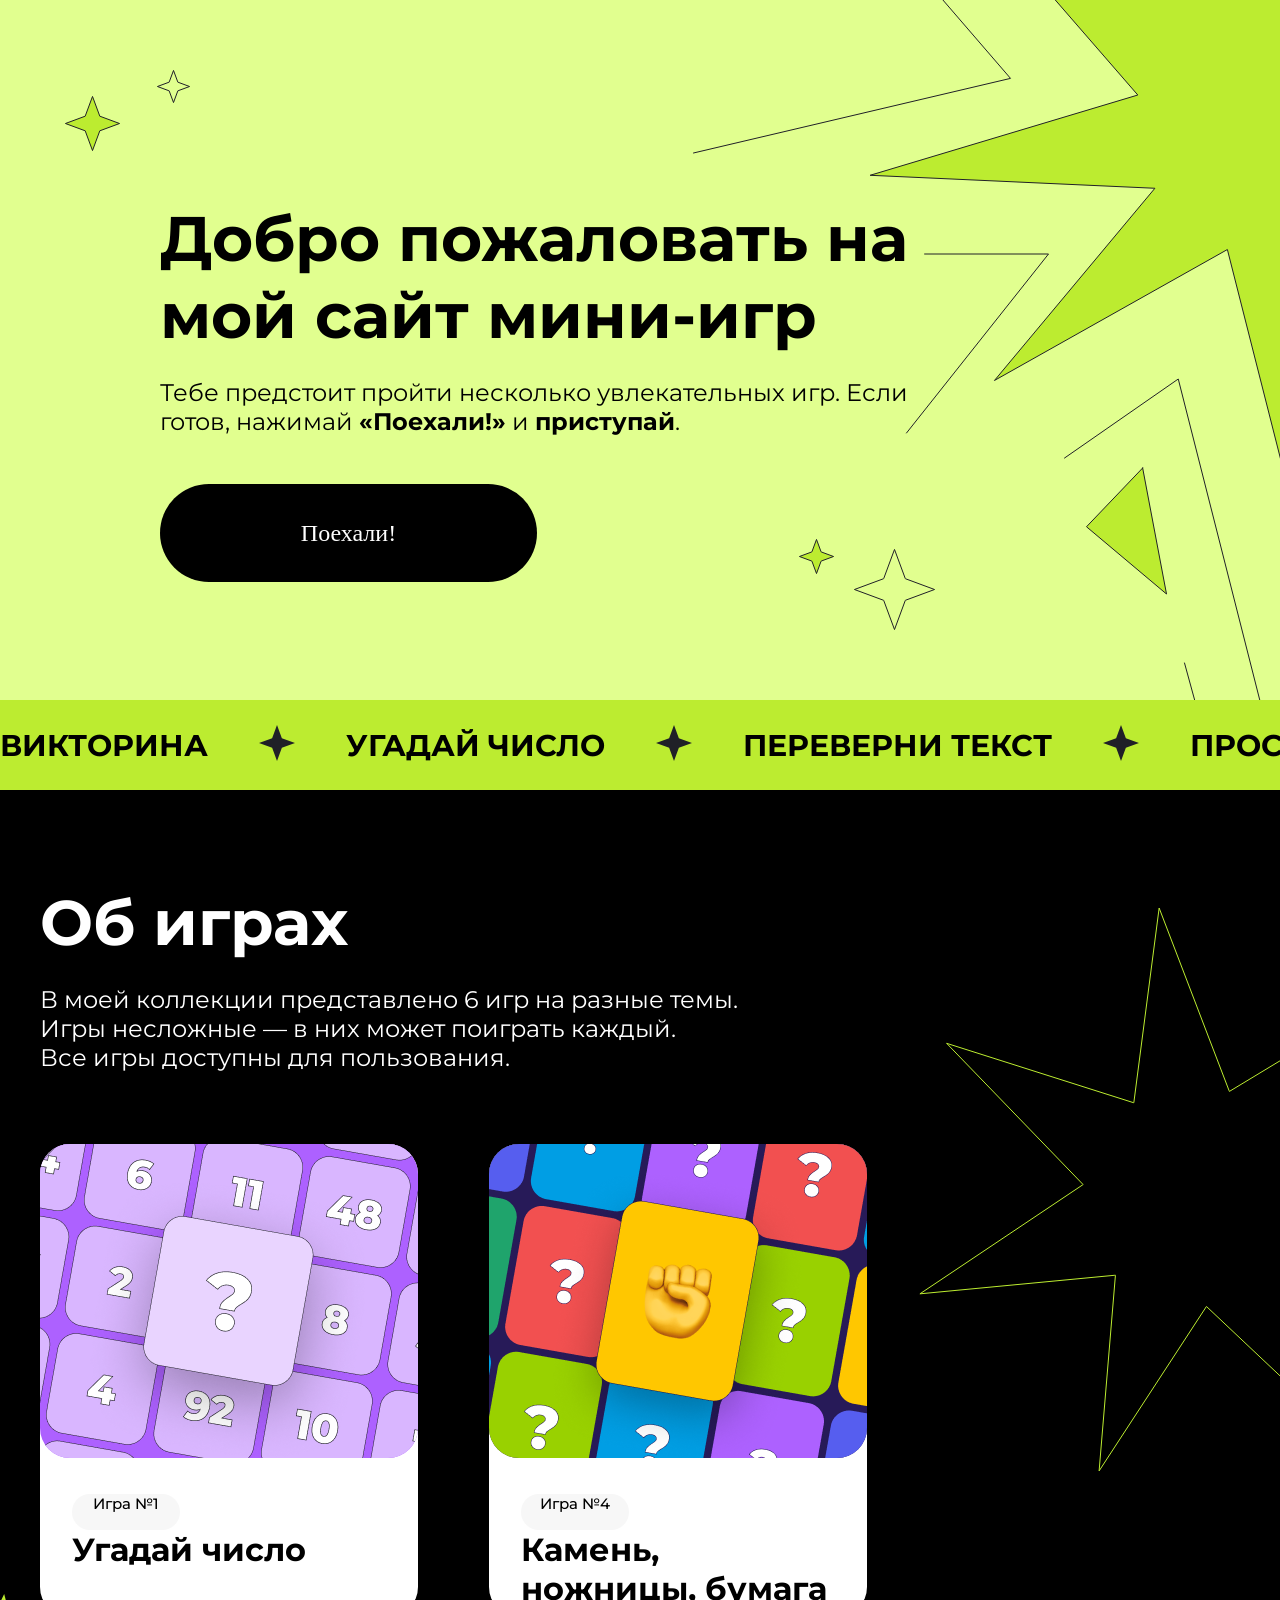
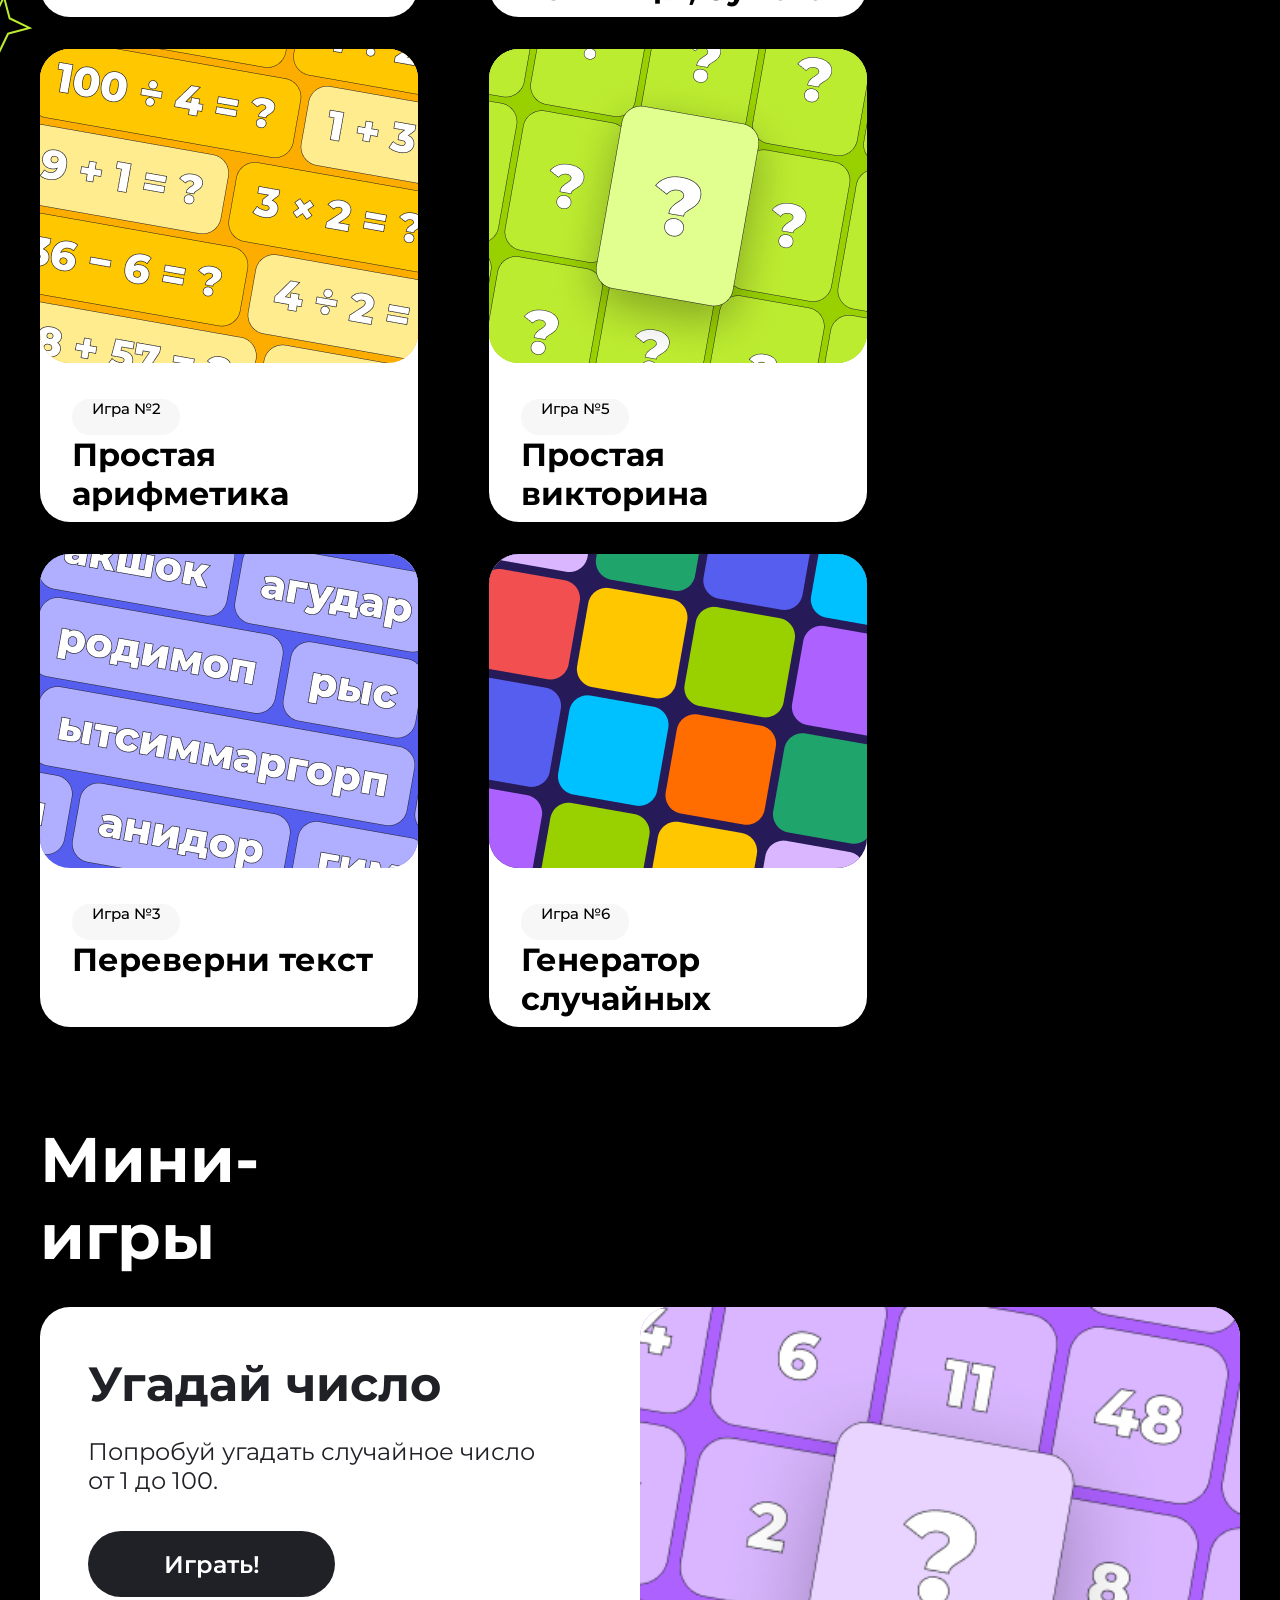
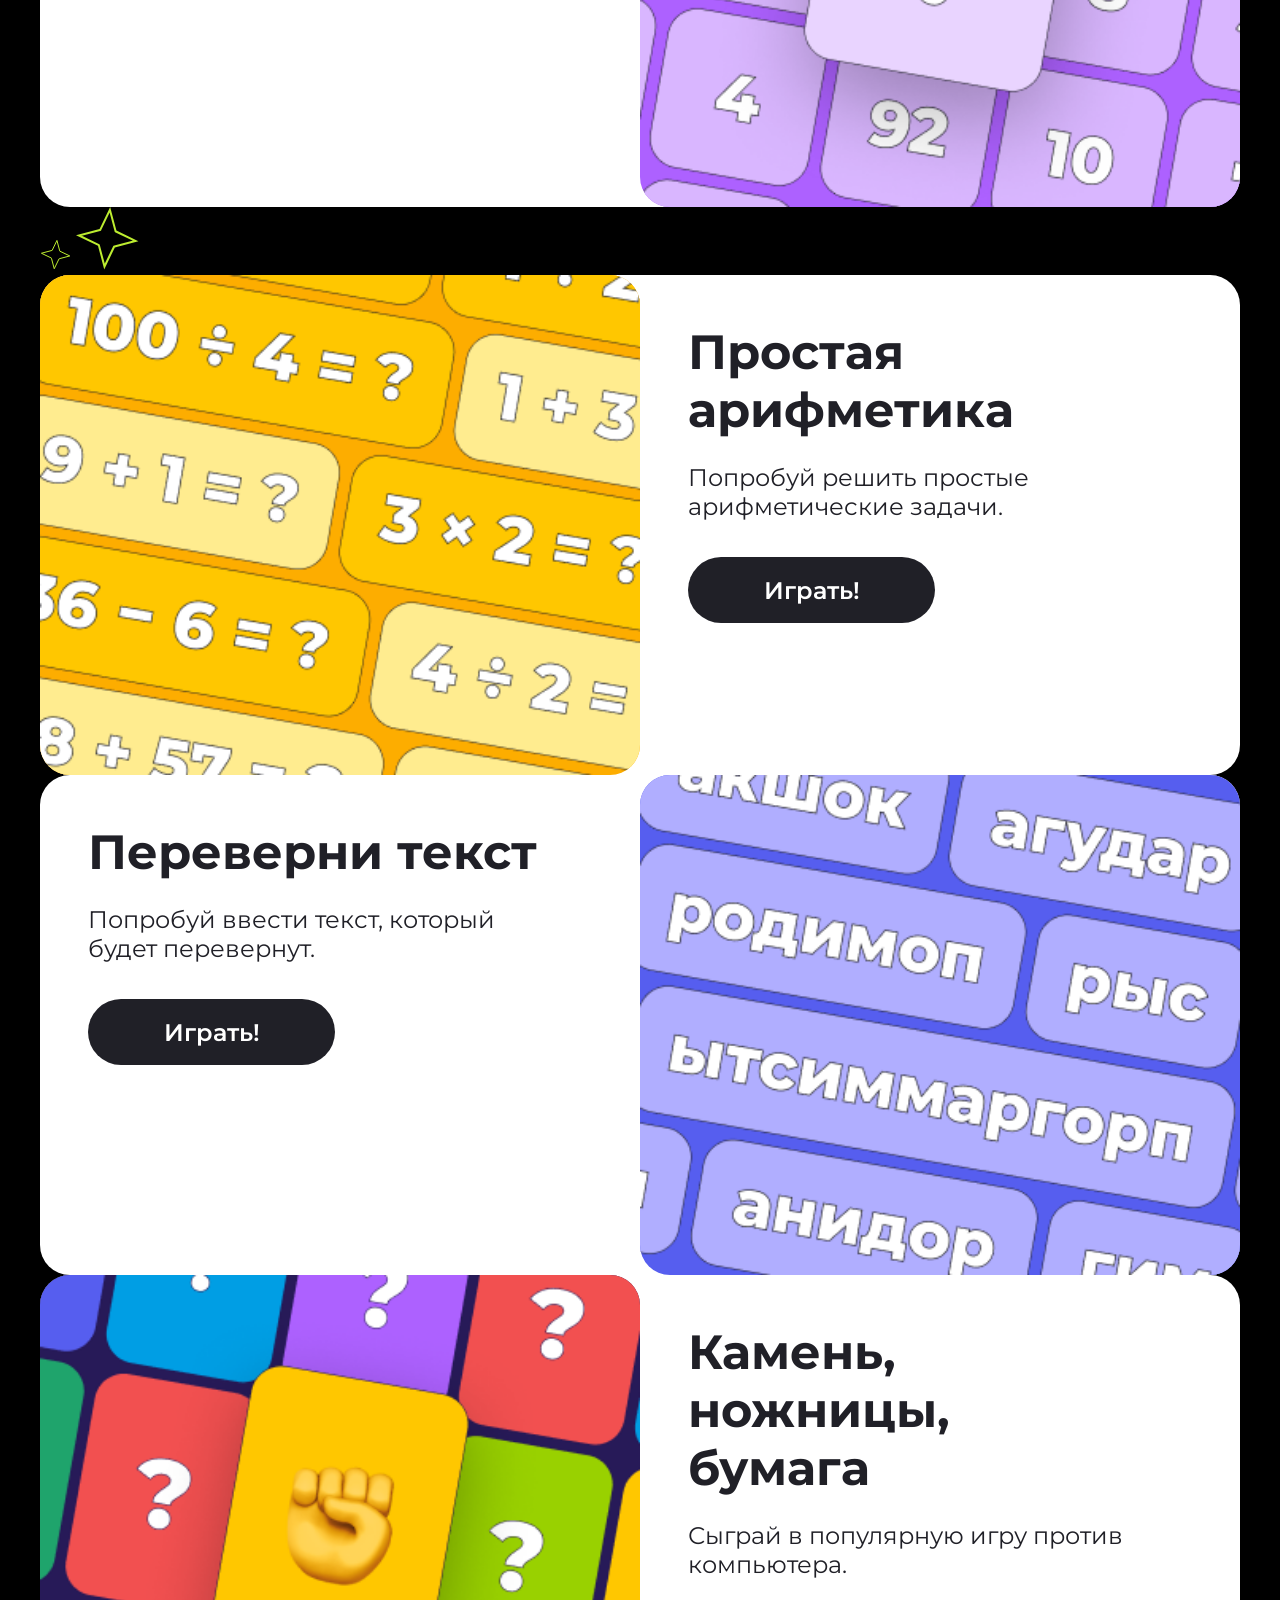
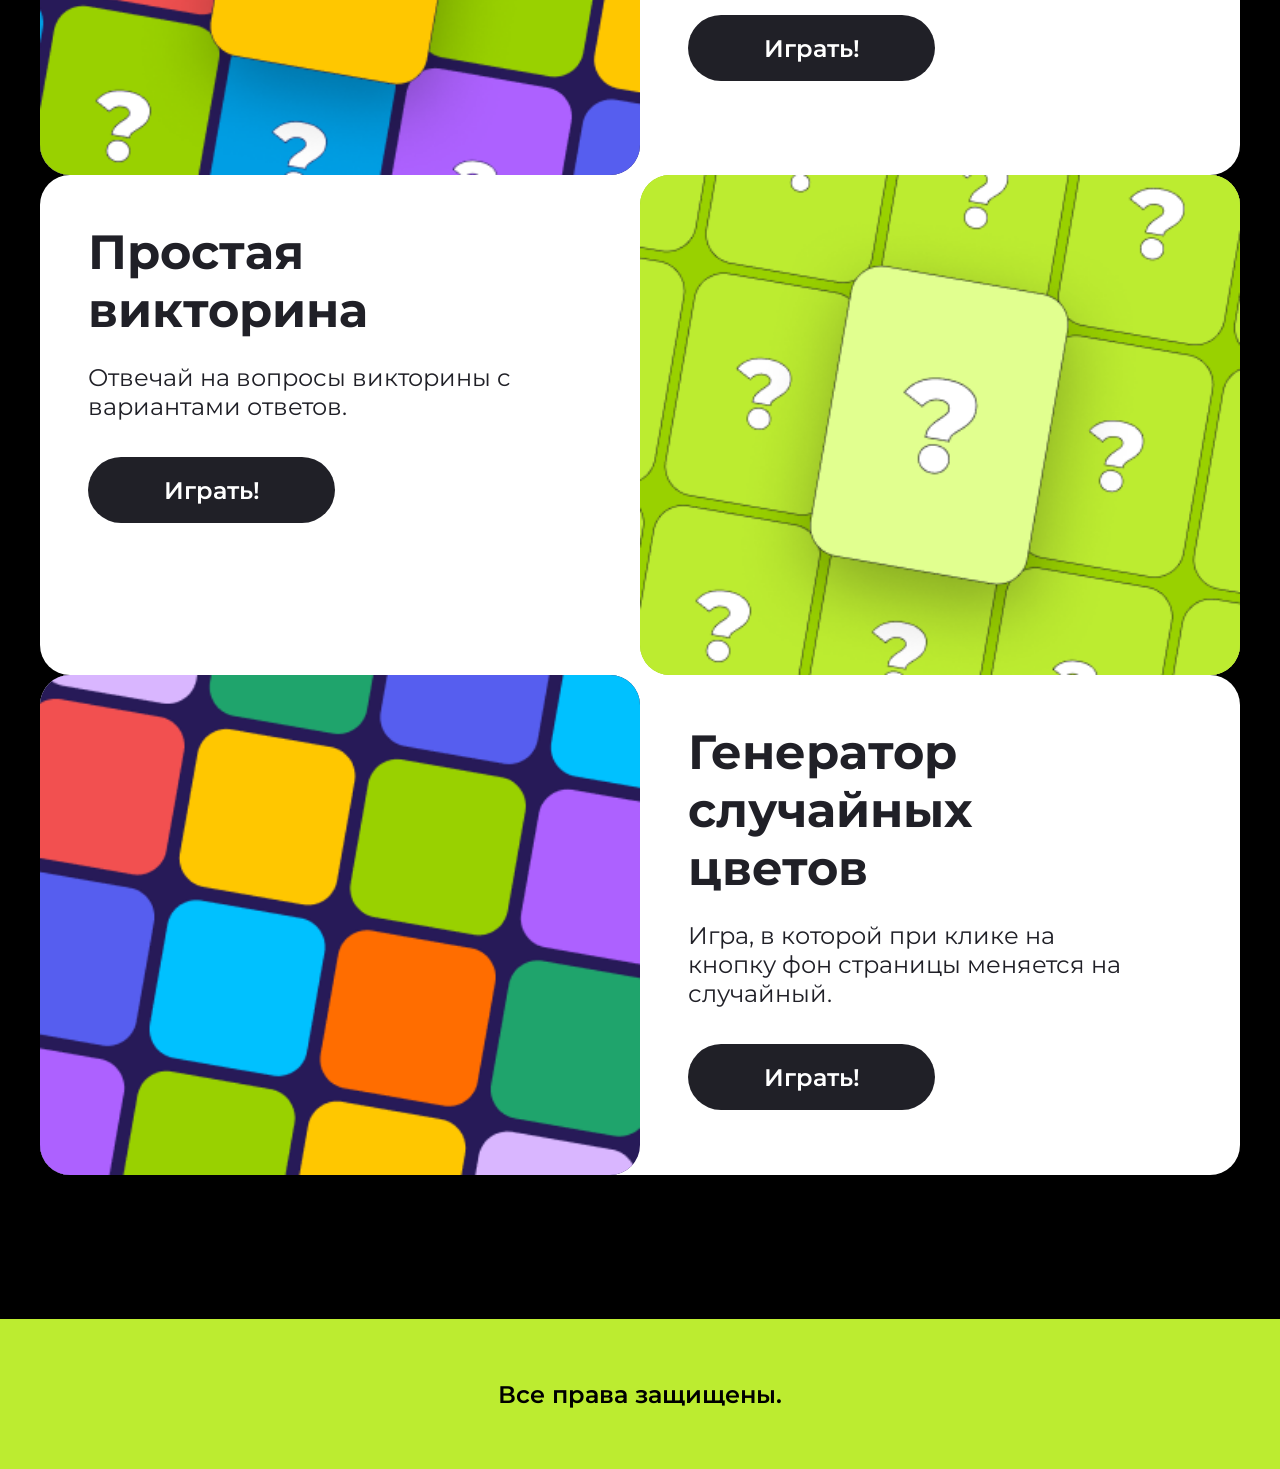
==== index-games.html @ 38c5cfd6 "небольшие исправления" ====
<!DOCTYPE html>
<html lang="ru">

<head>
    <meta charset="UTF-8">

    <meta name="viewport" content="width=device-width, initial-scale=1.0">

    <link rel="preconnect" href="https://fonts.googleapis.com">
    <link rel="preconnect" href="https://fonts.gstatic.com" crossorigin>
    <link href="https://fonts.googleapis.com/css2?family=Montserrat:ital,wght@0,100..900;1,100..900&display=swap"
        rel="stylesheet">
    <link rel="stylesheet" href="./styles/stile.css">

    <title>Домашка Сайт c мини играми </title>
</head>

<body>
    <script src="/Script.js"> 
    </script>

    <section class="header center">

        <svg class="star1" width="587" height="798" viewBox="0 0 587 798" fill="none"
            xmlns="http://www.w3.org/2000/svg">
            <path d="M241.293 -10L317.5 78.3799L0.5 153" stroke="#202027" stroke-linecap="round" />
            <path
                d="M708.182 48.4061C717.611 51.031 980.016 161.965 980.016 161.965L701.611 191.848L877.494 417.66L629.536 263.412L604.272 524.856L534.384 249.531L301.438 380.493L461.905 188.266L177.13 175.289L444.803 95.0267L245.904 -134.041L525.536 -2.49639L589.531 -256.31L618.268 -1.9517L872.98 -177.398L708.182 48.4061Z"
                fill="#BCEC30" stroke="#202027" stroke-miterlimit="10" stroke-linecap="round" />
            <path d="M231.582 254H355.5L213.5 433" stroke="#202027" stroke-linecap="round" />
            <path d="M371.5 458.046L485.26 379L591.382 797" stroke="#202027" stroke-linecap="round" />
            <path d="M449.659 468L393.5 526.765L473.5 594L449.659 468Z" fill="#BCEC30" stroke="#202027"
                stroke-linecap="round" />
            <path d="M491.5 663L525.5 787" stroke="#202027" stroke-linecap="round" />
        </svg>


        <svg class="star2" width="57" height="57" viewBox="0 0 57 57" fill="none" xmlns="http://www.w3.org/2000/svg">
            <path
                d="M35.7285 20.9756L35.8086 21.1914L36.0244 21.2715L55.5586 28.5L36.0244 35.7285L35.8086 35.8086L35.7285 36.0244L28.5 55.5586L21.2715 36.0244L21.1914 35.8086L20.9756 35.7285L1.44043 28.5L20.9756 21.2715L21.1914 21.1914L21.2715 20.9756L28.5 1.44043L35.7285 20.9756Z"
                fill="#BCEC30" stroke="#202027" />
        </svg>

        <svg class="star3" width="35" height="35" viewBox="0 0 35 35" fill="none" xmlns="http://www.w3.org/2000/svg">
            <path
                d="M21.7578 12.9473L21.8379 13.1621L22.0527 13.2422L33.5586 17.5L22.0527 21.7578L21.8379 21.8379L21.7578 22.0527L17.5 33.5586L13.2422 22.0527L13.1621 21.8379L12.9473 21.7578L1.44043 17.5L12.9473 13.2422L13.1621 13.1621L13.2422 12.9473L17.5 1.44043L21.7578 12.9473Z"
                stroke="#202027" />
        </svg>

        <svg class="star4" width="83" height="83" viewBox="0 0 83 83" fill="none" xmlns="http://www.w3.org/2000/svg">
            <path
                d="M52.2402 30.4648L52.3193 30.6807L52.5352 30.7598L81.5586 41.5L52.5352 52.2402L52.3193 52.3193L52.2402 52.5352L41.5 81.5586L30.7598 52.5352L30.6807 52.3193L30.4648 52.2402L1.44043 41.5L30.4648 30.7598L30.6807 30.6807L30.7598 30.4648L41.5 1.44043L52.2402 30.4648Z"
                stroke="#202027" />
        </svg>

        <svg class="star5" width="37" height="37" viewBox="0 0 37 37" fill="none" xmlns="http://www.w3.org/2000/svg">
            <path
                d="M23.0273 13.6768L23.1074 13.8926L23.3232 13.9727L35.5586 18.5L23.3232 23.0273L23.1074 23.1074L23.0273 23.3232L18.5 35.5586L13.9727 23.3232L13.8926 23.1074L13.6768 23.0273L1.44043 18.5L13.6768 13.9727L13.8926 13.8926L13.9727 13.6768L18.5 1.44043L23.0273 13.6768Z"
                fill="#BCEC30" stroke="#202027" />
        </svg>

        <svg class="star1-mob" width="160" height="155" viewBox="0 0 160 155" fill="none"
            xmlns="http://www.w3.org/2000/svg">
            <path
                d="M163.245 10.1084C166.091 10.8901 245.303 43.9262 245.303 43.9262L161.261 52.8255L214.355 120.072L139.504 74.1374L131.878 151.995L110.781 70.0034L40.4614 109.004L88.9017 51.7588L2.93664 47.8942L83.7388 23.992L23.6975 -44.2244L108.11 -5.0504L127.428 -80.6361L136.103 -4.88818L212.993 -57.1361L163.245 10.1084Z"
                fill="#BCEC30" stroke="#202027" stroke-miterlimit="10" stroke-linecap="round" />
        </svg>

        <div class="header-text">
            <h1 class="header__heading1">Добро пожаловать на мой сайт мини-игр
            </h1>
            <p class="header__par">Тебе предстоит пройти несколько увлекательных игр. Если готов, нажимай
                <b>«Поехали!»</b>
                и <b>приступай</b>.
            </p>

            <a class="header__but" href="#f_g">                
                Поехали!
            </a>
        </div>
    </section>
    <div class="scrolling">
        <div class="scrolling-line">
            <div class="scrolling__klick">
                <a class="scrolling__klick--a" href="">ВИКТОРИНА</a>
            </div>

            <div>
                <svg class="scrolling__star" width="36" height="36" viewBox="0 0 36 36" fill="none" xmlns="http://www.w3.org/2000/svg">
                    <path
                        d="M18 0L22.8616 13.1384L36 18L22.8616 22.8616L18 36L13.1384 22.8616L0 18L13.1384 13.1384L18 0Z"
                        fill="#202027" />
                </svg>
            </div>

            <div class="scrolling__klick">
                <a class="scrolling__klick--a" href="">УГАДАЙ ЧИСЛО</a>
            </div>

            <div>
                <svg class="scrolling__star" width="36" height="36" viewBox="0 0 36 36" fill="none" xmlns="http://www.w3.org/2000/svg">
                    <path
                        d="M18 0L22.8616 13.1384L36 18L22.8616 22.8616L18 36L13.1384 22.8616L0 18L13.1384 13.1384L18 0Z"
                        fill="#202027" />
                </svg>
            </div>

            <div class="scrolling__klick">

                <a class="scrolling__klick--a" href="">ПЕРЕВЕРНИ ТЕКСТ</a>
            </div>

            <div>
                <svg class="scrolling__star" width="36" height="36" viewBox="0 0 36 36" fill="none" xmlns="http://www.w3.org/2000/svg">
                    <path
                        d="M18 0L22.8616 13.1384L36 18L22.8616 22.8616L18 36L13.1384 22.8616L0 18L13.1384 13.1384L18 0Z"
                        fill="#202027" />
                </svg>
            </div>

            <div class="scrolling__klick">
                <a class="scrolling__klick--a" href="">ПРОСТАЯ АРИФМЕТИКА</a>
            </div>

            <div>
                <svg class="scrolling__star" width="36" height="36" viewBox="0 0 36 36" fill="none" xmlns="http://www.w3.org/2000/svg">
                    <path
                        d="M18 0L22.8616 13.1384L36 18L22.8616 22.8616L18 36L13.1384 22.8616L0 18L13.1384 13.1384L18 0Z"
                        fill="#202027" />
                </svg>
            </div>

            <div class="scrolling__klick">
                <a class="scrolling__klick--a" href="">КАМЕНЬ, НОЖНИЦЫ, БУМАГА</a>
            </div>

            <div>
                <svg class="scrolling__star" width="36" height="36" viewBox="0 0 36 36" fill="none" xmlns="http://www.w3.org/2000/svg">
                    <path
                        d="M18 0L22.8616 13.1384L36 18L22.8616 22.8616L18 36L13.1384 22.8616L0 18L13.1384 13.1384L18 0Z"
                        fill="#202027" />
                </svg>
            </div>

            <div class="scrolling__klick">
                <a class="scrolling__klick--a" href="">ГЕНЕРАТОР СЛУЧАЙНЫХ ЦВЕТОВ</a>
            </div>

            <div>
                <svg class="scrolling__star" width="36" height="36" viewBox="0 0 36 36" fill="none" xmlns="http://www.w3.org/2000/svg">
                    <path
                        d="M18 0L22.8616 13.1384L36 18L22.8616 22.8616L18 36L13.1384 22.8616L0 18L13.1384 13.1384L18 0Z"
                        fill="#202027" />
                </svg>
            </div>
        </div>
    </div>
    <section id="f_g" class="menu from-games center">
        <div class="menu-text">
            <h1 class="menu__heading1">
                Об играх
            </h1>

            <p class="menu__par">
                В моей коллекции представлено 6 игр на разные темы.<br>
                Игры несложные — в них может поиграть каждый.<br>
                Все игры доступны для пользования.
            </p>
        </div>
        <div class="menu-topgames">            
            <div class="cart cart-small">
                <img class="cart__img img-1" src="../img/for_games1.png" alt="">

                <article class="cart__text">

                    <p class="cart__par">
                        Игра №1
                    </p>
                    <h2 class="cart__h2">
                        Угадай число
                    </h2>
                </article>
            </div>
            
            <div class="cart cart-small">
                <img class="cart__img img-2" src="../img/for_games2.png" alt="">
                <article class="cart__text">
                    <p class="cart__par">
                        Игра №4
                    </p>
                    <h2 class="cart__h2">
                        Камень, ножницы, бумага
                    </h2>
                </article>                
            </div>

            <div class="cart cart-small">
                <img class="cart__img img-3" src="../img/for_games3.png" alt="">
                <article class="cart__text">
                    <p class="cart__par">
                        Игра №2
                    </p>
                    <h2 class="cart__h2">
                        Простая арифметика
                    </h2>
                </article>
            </div>

            <div class="cart cart-small">
                <img class="cart__img img-4" src="../img/for_games4.png" alt="">
                <article class="cart__text">
                    <p class="cart__par">
                        Игра №5
                    </p>
                    <h2 class="cart__h2">
                        Простая викторина
                    </h2>
                </article>
            </div>

            <div class="cart cart-small">
                <img class="cart__img img-5" src="../img/for_games5.png" alt="">
                <article class="cart__text">
                    <div class="cart__par">
                        <p>
                            Игра №3
                        </p>
                    </div>
                    <h2 class="cart__h2">
                        Переверни текст
                    </h2>
                </article>
            </div>

            <div class="cart cart-small">
                <img class="cart__img img-6" src="../img/for_games6.png" alt="">
                <article class="cart__text">
                    <p class="cart__par">
                        Игра №6
                    </p>
                    <h2 class="cart__h2">
                        Генератор случайных цветов
                    </h2>
                </article>
            </div>

            <svg class="mini-star" width="458" height="567" viewBox="0 0 458 567" fill="none"
                xmlns="http://www.w3.org/2000/svg">
                <path
                    d="M311.161 184.877L311.375 185.435L311.886 185.126L479.433 83.8167L380.124 252.557L379.822 253.073L380.382 253.28L564.052 321.108L370.208 348.674L369.616 348.758L369.804 349.326L431.289 535.215L288.879 400.849L288.444 400.439L288.117 400.94L181.119 564.91L197.378 369.793L197.429 369.197L196.833 369.254L1.92162 387.833L164.61 278.892L165.107 278.56L164.691 278.129L28.6394 137.326L215.247 196.597L215.817 196.778L215.894 196.186L241.151 2.02592L311.161 184.877Z"
                    stroke="#BCEC30" />
            </svg>

            <svg class="mini-star1" width="32" height="32" viewBox="0 0 32 32" fill="none"
                xmlns="http://www.w3.org/2000/svg">
                <path
                    d="M19.7299 11.9161L19.7892 12.1375L19.9965 12.2377L29.7633 16.9489L19.282 19.7301L19.0596 19.7894L18.9593 19.9966L14.2472 29.7633L11.467 19.2821L11.4077 19.0597L11.2015 18.9596L1.43379 14.2474L11.9159 11.4672L12.1374 11.4079L12.2375 11.2016L16.9487 1.43382L19.7299 11.9161Z"
                    stroke="#BCEC30" />
            </svg>

            <svg class="mini-star2" width="64" height="64" viewBox="0 0 32 32" fill="none"
                xmlns="http://www.w3.org/2000/svg">
                <path
                    d="M19.7299 11.9161L19.7892 12.1375L19.9965 12.2377L29.7633 16.9489L19.282 19.7301L19.0596 19.7894L18.9593 19.9966L14.2472 29.7633L11.467 19.2821L11.4077 19.0597L11.2015 18.9596L1.43379 14.2474L11.9159 11.4672L12.1374 11.4079L12.2375 11.2016L16.9487 1.43382L19.7299 11.9161Z"
                    stroke="#BCEC30" />
            </svg>

        </div>
    </section>
    <section class="menu center last">
        <div class="menu-minigames">
            <h1 class="menu__heading1">
                Мини-игры
            </h1>

            <div class="menu-minigames__block">
                <div class="cart cart-mini">
                    <article class="cart-mini__text">
                        <h2 class="cart-mini__h2">
                            Угадай число
                        </h2>

                        <p class="cart-mini__par">
                            Попробуй угадать случайное число от 1 до 100.
                        </p>

                        <button class="cart-mini__but">
                            Играть!
                        </button>
                    </article>

                    <img class="cart-mini__img img-1" src="../img/for_games1.png" alt="">
                </div>

                <div class="cart mobile">
                    <img class="cart__img img-1" src="../img/for_games1.png" alt="">

                    <article class="cart__text">

                        <h2 class="cart__h2">
                            Угадай число
                        </h2>

                        <p class="cart__par">
                            Попробуй угадать случайное число от 1 до 100.
                        </p>

                    </article>

                    <button class="cart-mini__but">
                        Играть!
                    </button>
                </div>

                <div class="cart mobile">
                    <img class="cart__img img-3" src="../img/for_games3.png" alt="">
                    <article class="cart__text">
                        <h2 class="cart__h2">
                            Простая арифметика 
                        </h2>

                        <p class="cart__par">
                            Попробуй решить простые арифметические задачи.
                        </p>
                        
                    </article>

                    <button class="cart-mini__but">
                        Играть!
                    </button>
                </div>
                
                <div class="cart mobile">
                    <img class="cart__img img-5" src="../img/for_games5.png" alt="">

                    <article class="cart__text">

                        <h2 class="cart__h2">
                            Переверни текст
                        </h2>

                        <p class="cart__par">
                            Попробуй ввести текст, который будет перевернут.
                        </p>

                    </article>

                    <button class="cart-mini__but">
                        Играть!
                    </button>
                </div>

                <div class="cart mobile">
                    <img class="cart__img img-2" src="../img/for_games2.png" alt="">
                    <article class="cart__text">
                        <h2 class="cart__h2">
                            Камень, ножницы, бумага
                        </h2>

                        <p class="cart__par">
                            Сыграй в популярную игру против компьютера.
                        </p>
                        
                    </article>

                    <button class="cart-mini__but">
                        Играть!
                    </button>
                </div>

                <div class="cart mobile">
                    <img class="cart__img img-4" src="../img/for_games4.png" alt="">

                    <article class="cart__text">

                        <h2 class="cart__h2">
                            Простая викторина
                        </h2>

                        <p class="cart__par">
                            Отвечай на вопросы викторины c вариантами ответов.
                        </p>

                    </article>

                    <button class="cart-mini__but">
                        Играть!
                    </button>
                </div>

                <div class="cart mobile">
                    <img class="cart__img img-6" src="../img/for_games6.png" alt="">
                    <article class="cart__text">
                        <h2 class="cart__h2">
                            Генератор случайных цветов
                        </h2>

                        <p class="cart__par">
                            Игра, в которой при клике на кнопку фон страницы меняется на случайный.
                        </p>
                        
                    </article>

                    <button class="cart-mini__but">
                        Играть!
                    </button>
                </div>

                <svg class="mini-star3" width="32" height="32" viewBox="0 0 32 32" fill="none"
                    xmlns="http://www.w3.org/2000/svg">
                    <path
                        d="M19.7299 11.9161L19.7892 12.1375L19.9965 12.2377L29.7633 16.9489L19.282 19.7301L19.0596 19.7894L18.9593 19.9966L14.2472 29.7633L11.467 19.2821L11.4077 19.0597L11.2015 18.9596L1.43379 14.2474L11.9159 11.4672L12.1374 11.4079L12.2375 11.2016L16.9487 1.43382L19.7299 11.9161Z"
                        stroke="#BCEC30" />
                </svg>

                <svg class="mini-star4" width="64" height="64" viewBox="0 0 32 32" fill="none"
                    xmlns="http://www.w3.org/2000/svg">
                    <path
                        d="M19.7299 11.9161L19.7892 12.1375L19.9965 12.2377L29.7633 16.9489L19.282 19.7301L19.0596 19.7894L18.9593 19.9966L14.2472 29.7633L11.467 19.2821L11.4077 19.0597L11.2015 18.9596L1.43379 14.2474L11.9159 11.4672L12.1374 11.4079L12.2375 11.2016L16.9487 1.43382L19.7299 11.9161Z"
                        stroke="#BCEC30" />
                </svg>

                <div class="cart cart-mini">
                    <img class="cart-mini__img img-3" src="../img/for_games3.png" alt="">
                    <article class="cart-mini__text">
                        <h2 class="cart-mini__h2">
                            Простая арифметика
                        </h2>

                        <p class="cart-mini__par">
                            Попробуй решить простые арифметические задачи.
                        </p>

                        <button class="cart-mini__but">
                            Играть!
                        </button>
                    </article>
                </div>

                <div class="cart cart-mini">
                    <article class="cart-mini__text">
                        <h2 class="cart-mini__h2">
                            Переверни текст
                        </h2>

                        <p class="cart-mini__par">
                            Попробуй ввести текст, который будет перевернут.
                        </p>

                        <button class="cart-mini__but">
                            Играть!
                        </button>
                    </article>

                    <img class="cart-mini__img img-5" src="../img/for_games5.png" alt="">
                </div>

                <div class="cart cart-mini">
                    <img class="cart-mini__img img-2" src="../img/for_games2.png" alt="">
                    <article class="cart-mini__text">
                        <h2 class="cart-mini__h2">
                            Камень, ножницы, бумага
                        </h2>

                        <p class="cart-mini__par">
                            Сыграй в популярную игру против компьютера.
                        </p>

                        <button class="cart-mini__but">
                            Играть!
                        </button>
                    </article>
                </div>

                <div class="cart cart-mini">
                    <article class="cart-mini__text">
                        <h2 class="cart-mini__h2">
                            Простая викторина
                        </h2>

                        <p class="cart-mini__par">
                            Отвечай на вопросы викторины c вариантами ответов.
                        </p>

                        <button class="cart-mini__but">
                            Играть!
                        </button>
                    </article>

                    <img class="cart-mini__img img-4" src="../img/for_games4.png" alt="">
                </div>

                <div class="cart cart-mini">
                    <img class="cart-mini__img img-6" src="../img/for_games6.png" alt="">
                    <article class="cart-mini__text">
                        <h2 class="cart-mini__h2">
                            Генератор случайных цветов
                        </h2>

                        <p class="cart-mini__par">
                            Игра, в которой при клике на кнопку фон страницы меняется на случайный.
                        </p>

                        <button class="cart-mini__but">
                            Играть!
                        </button>
                    </article>
                </div>
            </div>
        </div>
    </section>
    <div class="footer-line">
        <p class="footer-line__p">
            Все права защищены.
        </p>
    </div>


</body>

</html>
---- styles/stile.css ----
* {
  margin: 0;
  padding: 0;
}

.center {
  padding-left: calc(50% - 600px);
  padding-right: calc(50% - 600px);
}

.last {
  padding-bottom: 144px;
}

.header {
  position: relative;
  background-color: #E1FF8F;
  padding-top: 200px;
  min-height: 500px;
}
.header-text {
  position: relative;
  max-width: 769px;
  margin-left: 120px;
  z-index: 10;
}
.header__heading1 {
  font-size: 63px;
  font-weight: 700;
  font-family: Montserrat;
}
.header__par {
  font-size: 24px;
  font-weight: 400;
  font-family: Montserrat;
  margin-top: 24px;
}
.header__but {
  text-decoration: none;
  display: flex;
  width: 247px;
  margin-top: 48px;
  font-size: 24px;
  height: 66px;
  border: none;
  border-radius: 60px;
  background-color: black;
  color: #ffffff;
  text-align: center;
  padding: 16px 65px;
  justify-content: center;
  align-items: center;
}
.header__but:hover {
  background-color: #ffffff;
  color: black;
}
.header-fill {
  width: 247px;
  font-size: 24px;
}

.scrolling {
  z-index: 1;
  overflow-x: scroll;
}
.scrolling-line {
  position: relative;
  display: flex;
  gap: 51px;
  list-style-type: none;
  height: 90px;
  align-items: center;
  background-color: #BCEC30;
  width: -moz-max-content;
  width: max-content;
}
.scrolling__klick {
  width: -moz-fit-content;
  width: fit-content;
}
.scrolling__klick--a {
  color: black;
  text-decoration: none;
  font-family: Montserrat;
  font-weight: 700;
  font-size: 30px;
  line-height: 110%;
}

.menu {
  background-color: black;
  padding-top: 94px;
}
.menu-text {
  max-width: 1021px;
}
.menu__heading1 {
  font-size: 63px;
  font-weight: 700;
  font-family: montserrat;
  color: #FFFFFF;
  width: 320px;
}
.menu__par {
  font-size: 24px;
  font-weight: 400;
  font-family: montserrat;
  margin-top: 24px;
  color: #FFFFFF;
}
.menu-topgames {
  position: relative;
  display: flex;
  flex-wrap: wrap;
  gap: 32px 71px;
  margin-top: 72px;
  width: 1201px;
}
.menu-topgames__block {
  display: flex;
  flex-direction: column;
  gap: 32px;
  z-index: 1;
}
.menu-minigames {
  display: flex;
  flex-direction: column;
  gap: 32px;
}
.menu-minigames__block {
  flex-direction: column;
  gap: 32px;
}

.cart {
  background-color: #ffffff;
  border-radius: 30px;
}
.cart-small {
  height: 473px;
}
.cart-big {
  height: 512px;
}
.cart__img {
  width: 100%;
  border-radius: 30px;
  height: 314px;
}
.cart__text {
  max-width: 314px;
  padding: 32px;
}
.cart__par {
  width: 108px;
  height: 36px;
  font-size: 15px;
  font-weight: 500;
  font-family: Montserrat;
  background-color: #F7F7F7;
  border-radius: 52.58px;
  text-align: center;
}
.cart__h2 {
  font-size: 32px;
  font-weight: 700;
  font-family: Montserrat;
}
.cart-mini {
  display: flex;
  max-height: 500px;
}
.cart-mini:nth-child(2n+1) {
  justify-content: space-between;
}
.cart-mini__text {
  width: 50%;
  margin: 48px 0 0 48px;
  max-width: 457px;
  max-height: 249px;
}
.cart-mini__h2 {
  font-size: 48px;
  font-weight: 700;
  font-family: Montserrat;
  color: #202027;
}
.cart-mini__par {
  font-size: 24px;
  font-weight: 400;
  font-family: Montserrat;
  color: #202027;
  margin-top: 24px;
}
.cart-mini__but {
  width: 247px;
  height: 66px;
  border-radius: 60px;
  border: none;
  color: #ffffff;
  background-color: #202027;
  font-family: Montserrat;
  font-size: 24px;
  font-weight: 600;
  margin-top: 36px;
}
.cart-mini__img {
  width: 50%;
  border-radius: 30px;
  height: 500px;
}

.img-1 {
  background-color: #AD61FF;
  position: relative;
}

.img-2 {
  background-color: #271A58;
}

.img-3 {
  background-color: #FDAD00;
}

.img-4 {
  background-color: #99D100;
}

.img-5 {
  background-color: #565EEF;
}

.img-6 {
  background-color: #271A58;
}

.star1 {
  position: absolute;
  top: 0px;
  right: 0;
}
.star1-mob {
  display: none;
}

.star2 {
  position: absolute;
  top: 95px;
  left: 64px;
}

.star3 {
  position: absolute;
  top: 69px;
  left: 156px;
}

.star4 {
  position: absolute;
  top: 548px;
  right: 344px;
}

.star5 {
  position: absolute;
  top: 538px;
  right: 445px;
}

.mini-star {
  position: absolute;
  top: -238px;
  left: 878px;
  z-index: 0;
}

.mini-star1 {
  position: absolute;
  top: 400px;
  left: -100px;
  z-index: 0;
}

.mini-star2 {
  position: absolute;
  top: 450px;
  left: -70px;
  z-index: 0;
}

.mini-sta3 {
  position: absolute;
  right: -2px;
  top: -104px;
}

.mini-sta4 {
  position: absolute;
  right: -70px;
  top: -64px;
}

.footer-line {
  display: flex;
  height: 150px;
  align-items: center;
  background-color: #BCEC30;
  justify-content: center;
}
.footer-line__p {
  font-family: Montserrat;
  font-size: 24px;
  font-weight: 600;
}

.mobile {
  display: none;
}

@media (max-width: 425px) {
  .header {
    position: relative;
    display: flex;
    justify-content: center;
    background-color: #E1FF8F;
    padding-top: 0;
    min-height: 425px;
    flex-direction: column;
    align-items: center;
  }
  .header-text {
    display: flex;
    flex-direction: column;
    align-items: center;
    max-width: 343px;
    margin: 147px 17px 131px;
    width: 296px;
  }
  .header__heading1 {
    font-size: 40px;
    text-align: center;
    width: 262px;
  }
  .header__par {
    font-size: 16px;
    margin-top: 36px;
    text-align: center;
  }
  .header__but {
    width: 285px;
    height: 55px;
    font-size: 16px;
    margin: 35px 48px;
  }
  .from-games {
    display: none;
  }
  .star1 {
    display: none;
  }
  .star1-mob {
    display: inline;
    position: absolute;
    top: 0;
    right: 0;
  }
  .menu {
    padding: 48px 16px;
  }
  .menu__heading1 {
    font-size: 40px;
  }
  .menu__par {
    font-size: 24px;
    font-weight: 400;
    font-family: montserrat;
    margin-top: 24px;
    color: #FFFFFF;
  }
  .menu-topgames {
    position: relative;
    display: flex;
    gap: 32px;
    margin-top: 72px;
    width: 425px;
  }
  .menu-topgames__block {
    display: flex;
    flex-direction: column;
    gap: 32px;
    z-index: 1;
  }
  .menu-minigames {
    display: flex;
    flex-direction: column;
    gap: 24px;
  }
  .menu-minigames__block {
    display: flex;
    flex-direction: column;
  }
  .cart-mini {
    display: none;
  }
  .cart-mini__but {
    margin-top: 0;
    margin-bottom: 32.67px;
  }
  .cart__text {
    display: flex;
    flex-direction: column;
    padding: 29.04px 0;
    width: 285px;
  }
  .cart__par {
    width: 285px;
    margin-top: 16px;
    text-align: left;
  }
  .cart__h2 {
    margin-top: 0;
  }
  .cart__img {
    height: 284.9259338379px;
  }
  .mobile {
    display: flex;
    flex-direction: column;
    align-items: center;
  }
  .footer-line {
    height: 100px;
    max-width: 425px;
  }
  .footer-line__p {
    font-size: 16px;
    font-weight: 600;
    margin: 40px 92px;
  }
  .star2 {
    position: absolute;
    top: 95px;
    left: 37px;
  }
  .star3 {
    position: absolute;
    top: 69px;
    left: 91px;
  }
  .star4 {
    position: absolute;
    top: 580px;
    right: 34px;
  }
  .star5 {
    position: absolute;
    top: 557px;
    right: 86px;
  }
  .mini-star3 {
    display: none;
  }
  .mini-star4 {
    display: none;
  }
  .scrolling-line {
    height: 51.3391158975px;
    gap: 27.4px;
  }
  .scrolling__klick--a {
    font-size: 16px;
  }
  .scrolling__star {
    width: 16px;
    height: 16px;
  }
}/*# sourceMappingURL=stile.css.map */
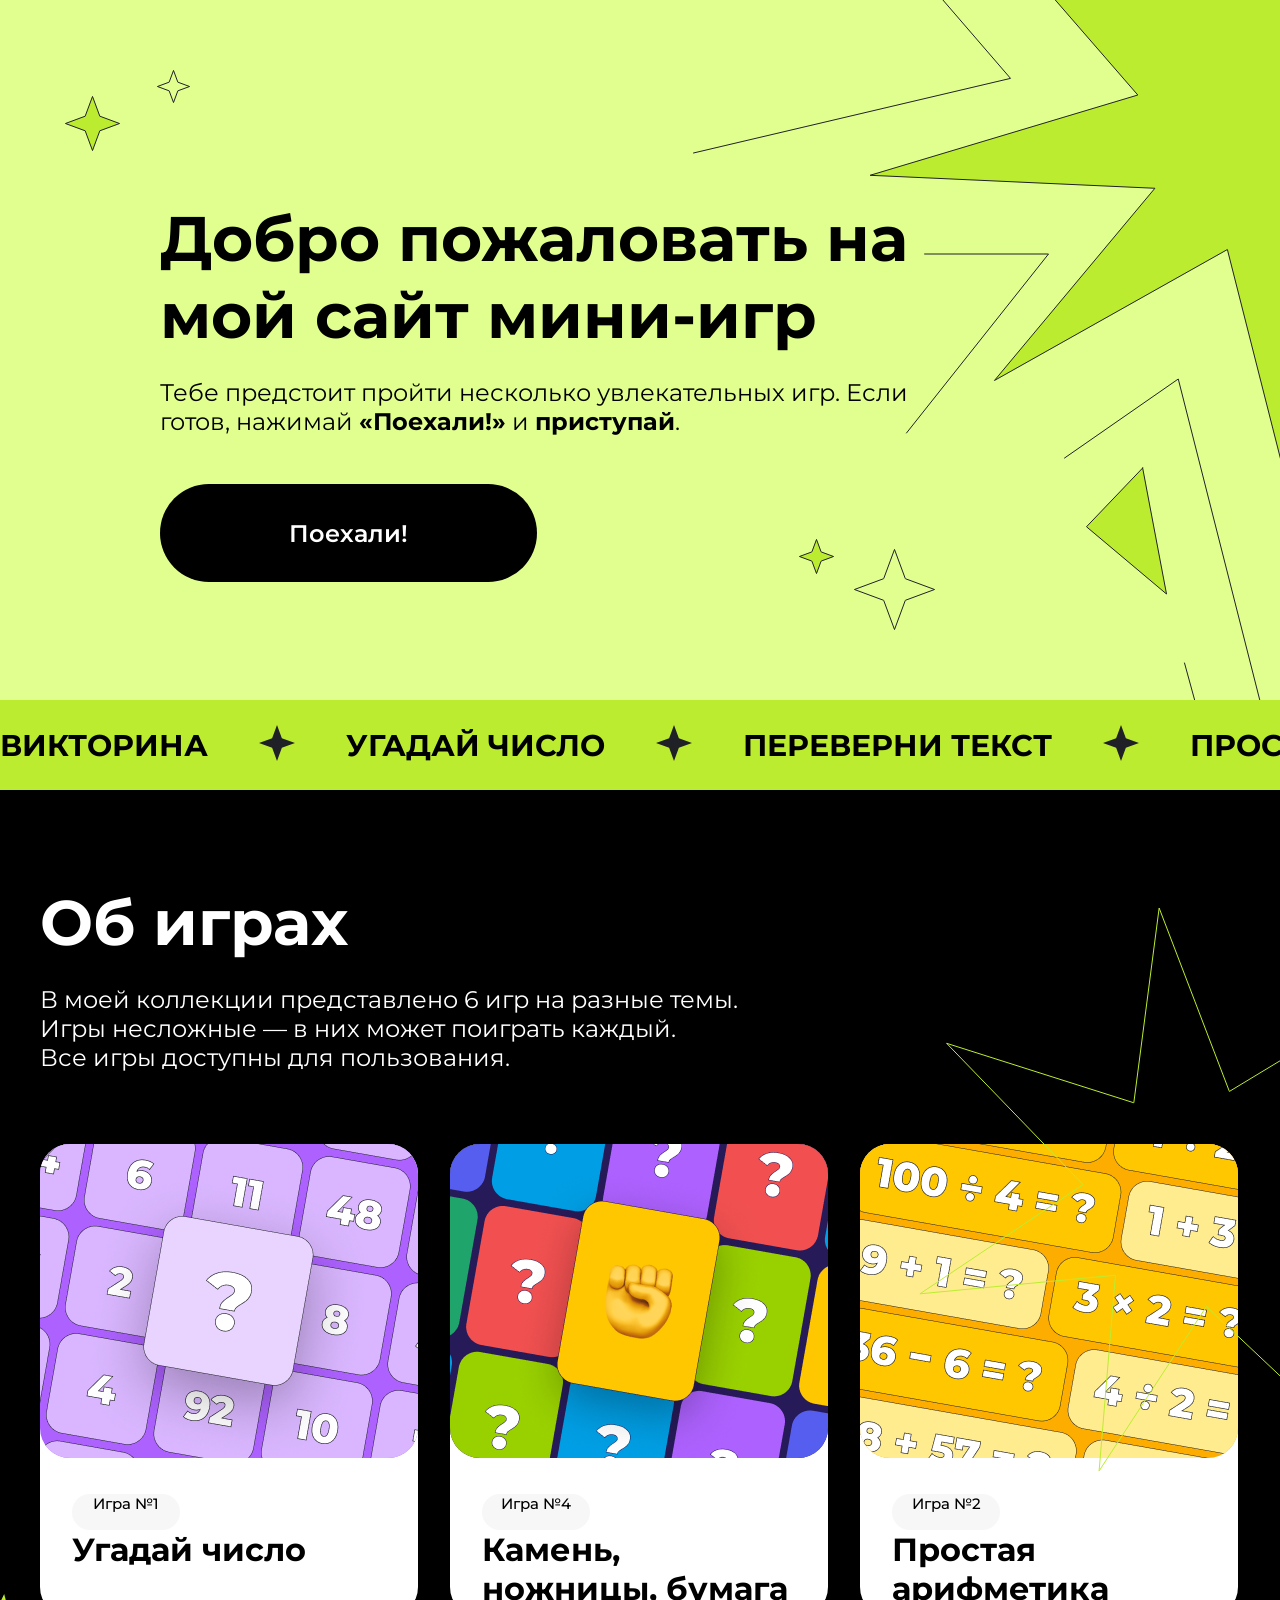
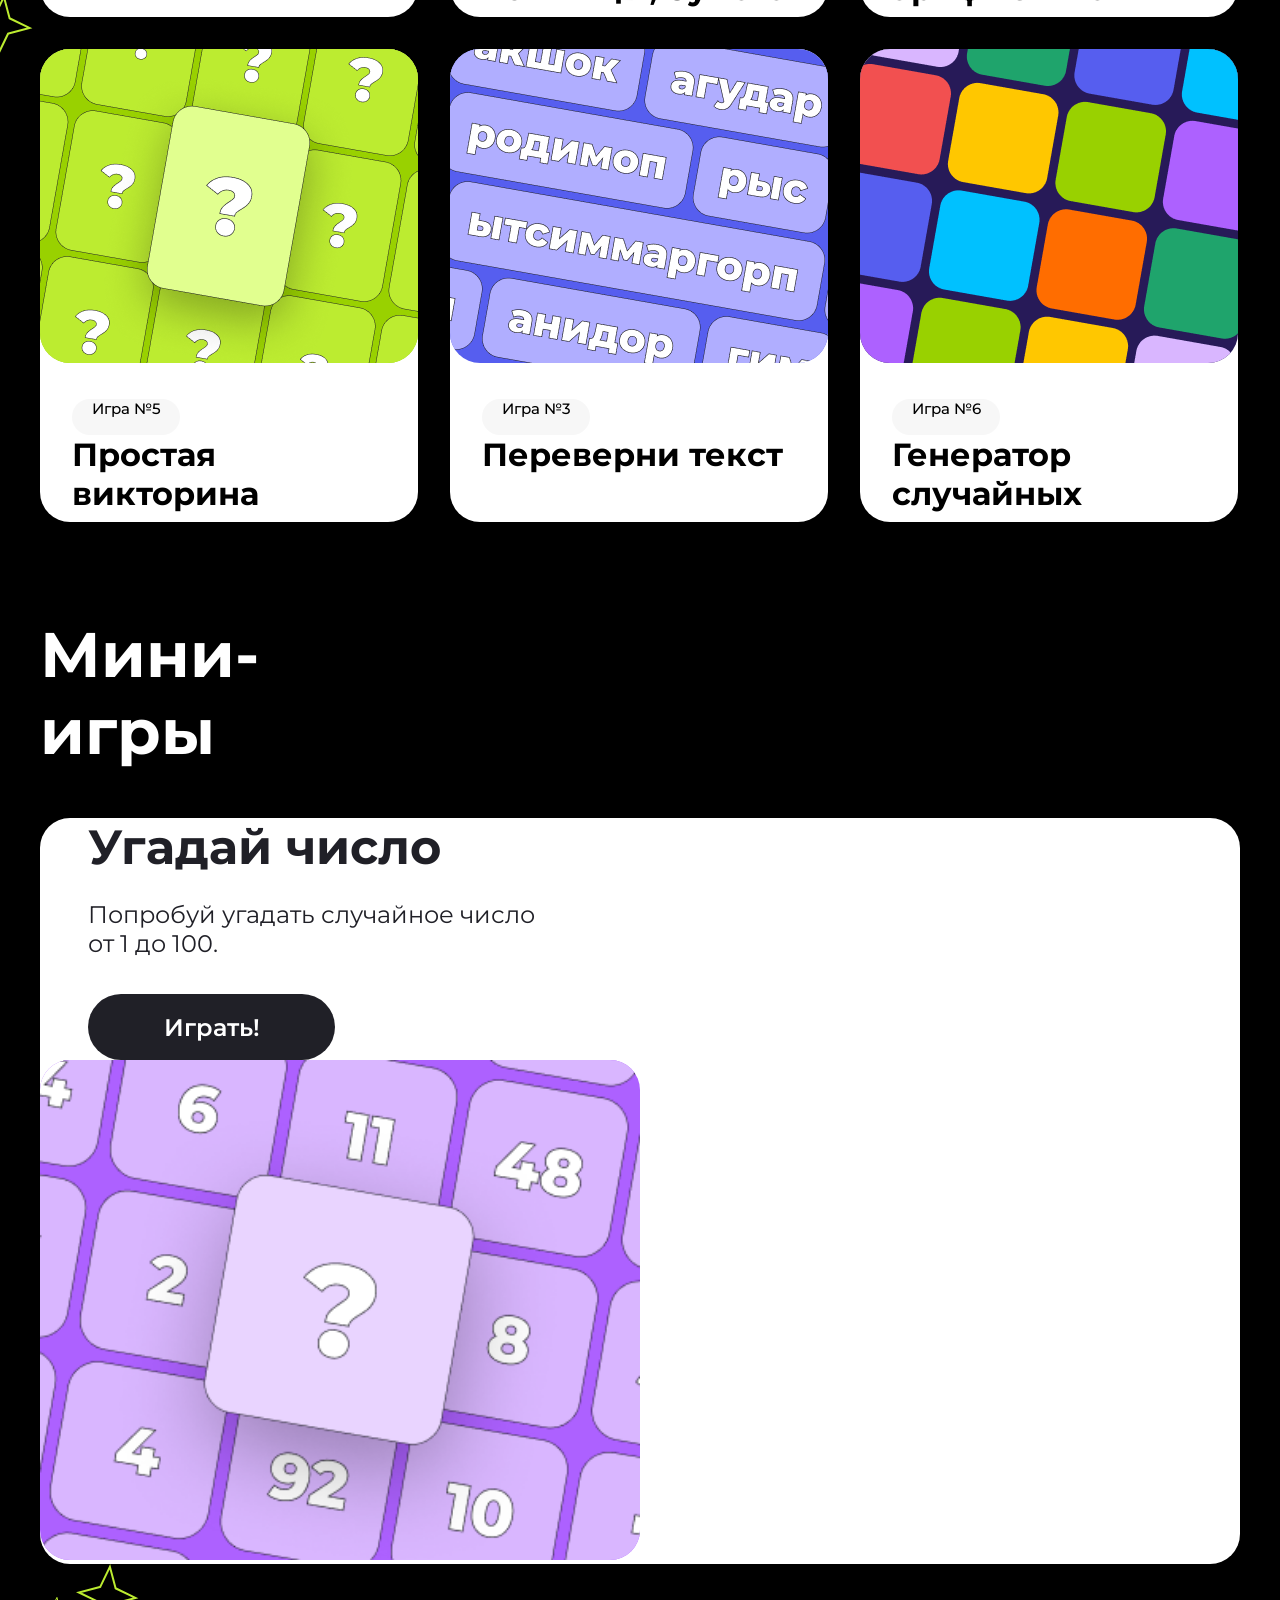
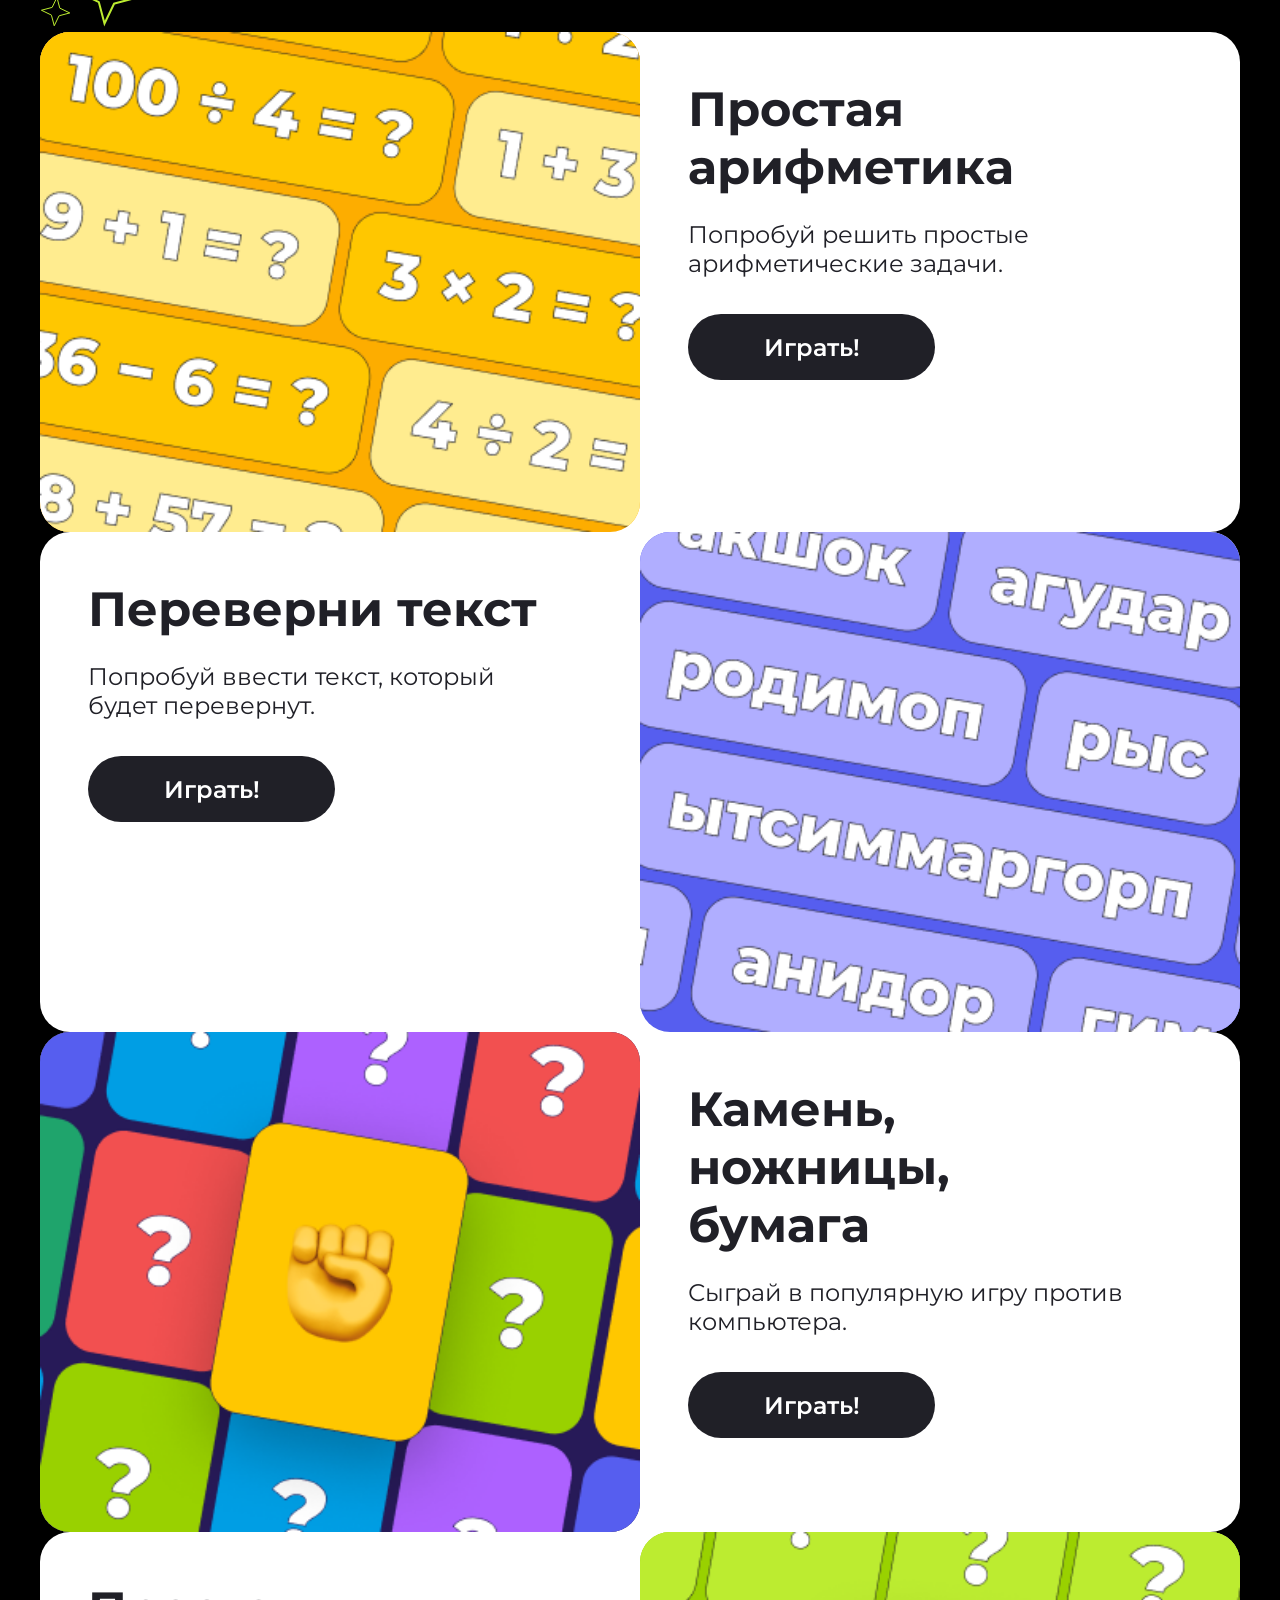
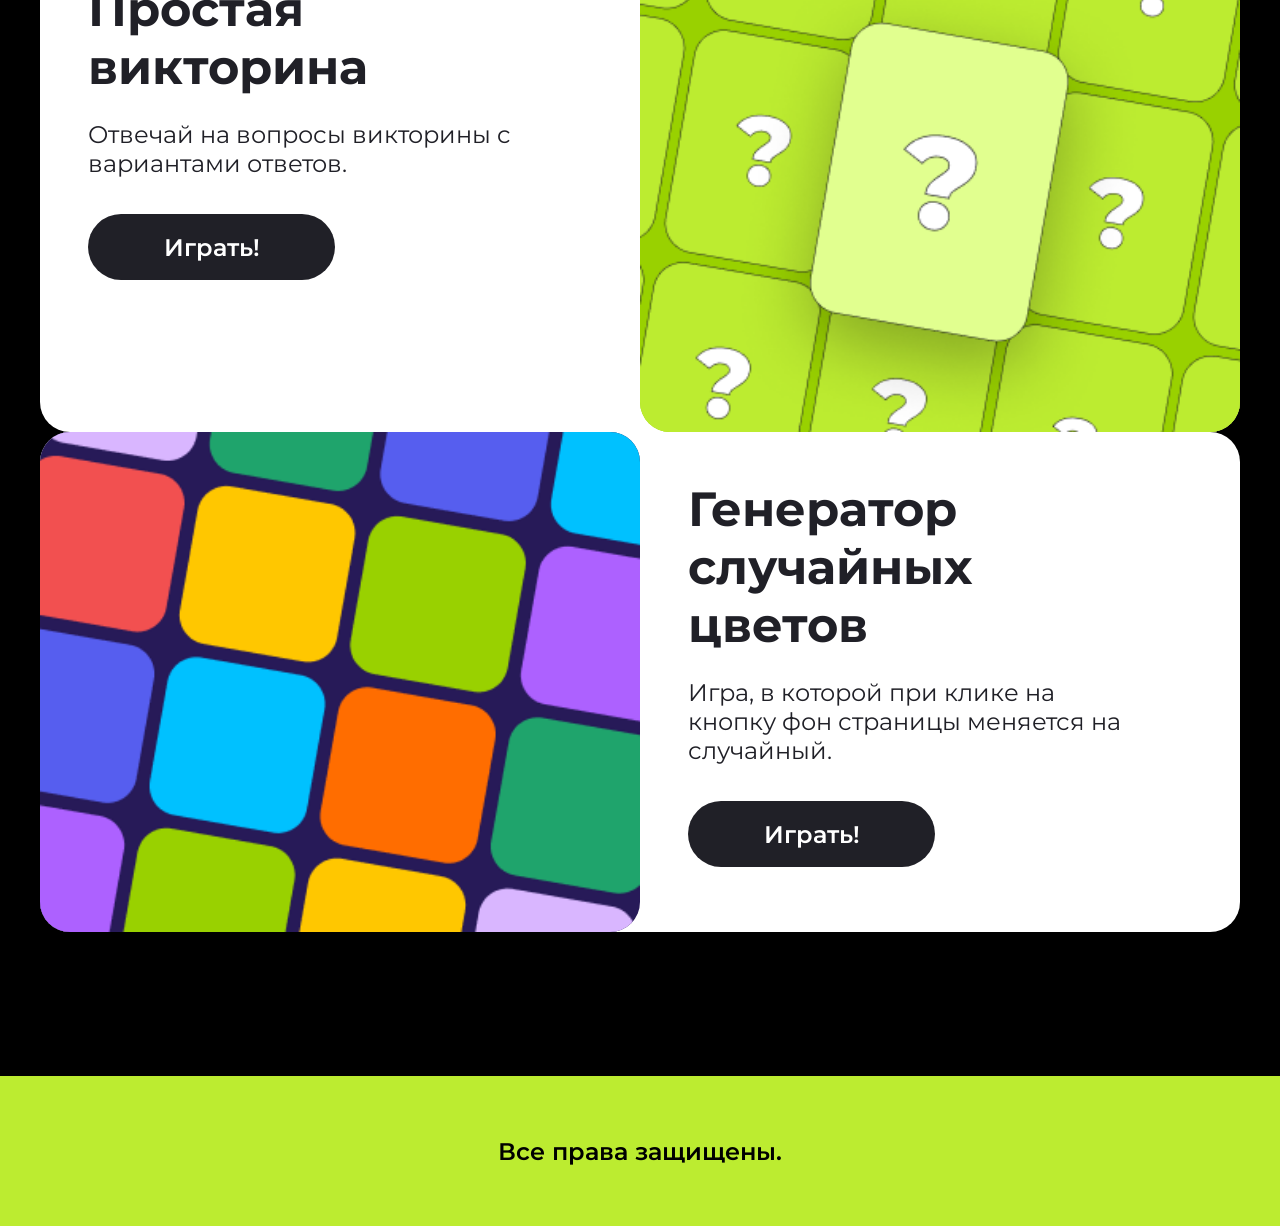
==== commit 6da03fa6: "Сайт исправлен" ====
--- a/index-games.html
+++ b/index-games.html
@@ -274,7 +274,7 @@
             </h1>
 
             <div class="menu-minigames__block">
-                <div class="cart cart-mini">
+                <div class="cart cart-minigames">
                     <article class="cart-mini__text">
                         <h2 class="cart-mini__h2">
                             Угадай число
--- a/styles/stile.css
+++ b/styles/stile.css
@@ -41,6 +41,8 @@
   width: 247px;
   margin-top: 48px;
   font-size: 24px;
+  font-weight: 600;
+  font-family: Montserrat;
   height: 66px;
   border: none;
   border-radius: 60px;
@@ -108,14 +110,15 @@
   font-family: montserrat;
   margin-top: 24px;
   color: #FFFFFF;
+  max-width: 788px;
 }
 .menu-topgames {
   position: relative;
   display: flex;
   flex-wrap: wrap;
-  gap: 32px 71px;
+  gap: 32px;
   margin-top: 72px;
-  width: 1201px;
+  max-width: 1201px;
 }
 .menu-topgames__block {
   display: flex;
@@ -123,19 +126,17 @@
   gap: 32px;
   z-index: 1;
 }
-.menu-minigames {
-  display: flex;
-  flex-direction: column;
-  gap: 32px;
-}
 .menu-minigames__block {
-  flex-direction: column;
-  gap: 32px;
+  margin-top: 32px;
 }
 
 .cart {
   background-color: #ffffff;
   border-radius: 30px;
+}
+.cart:hover {
+  height: 512px;
+  transition: height 0.3s;
 }
 .cart-small {
   height: 473px;
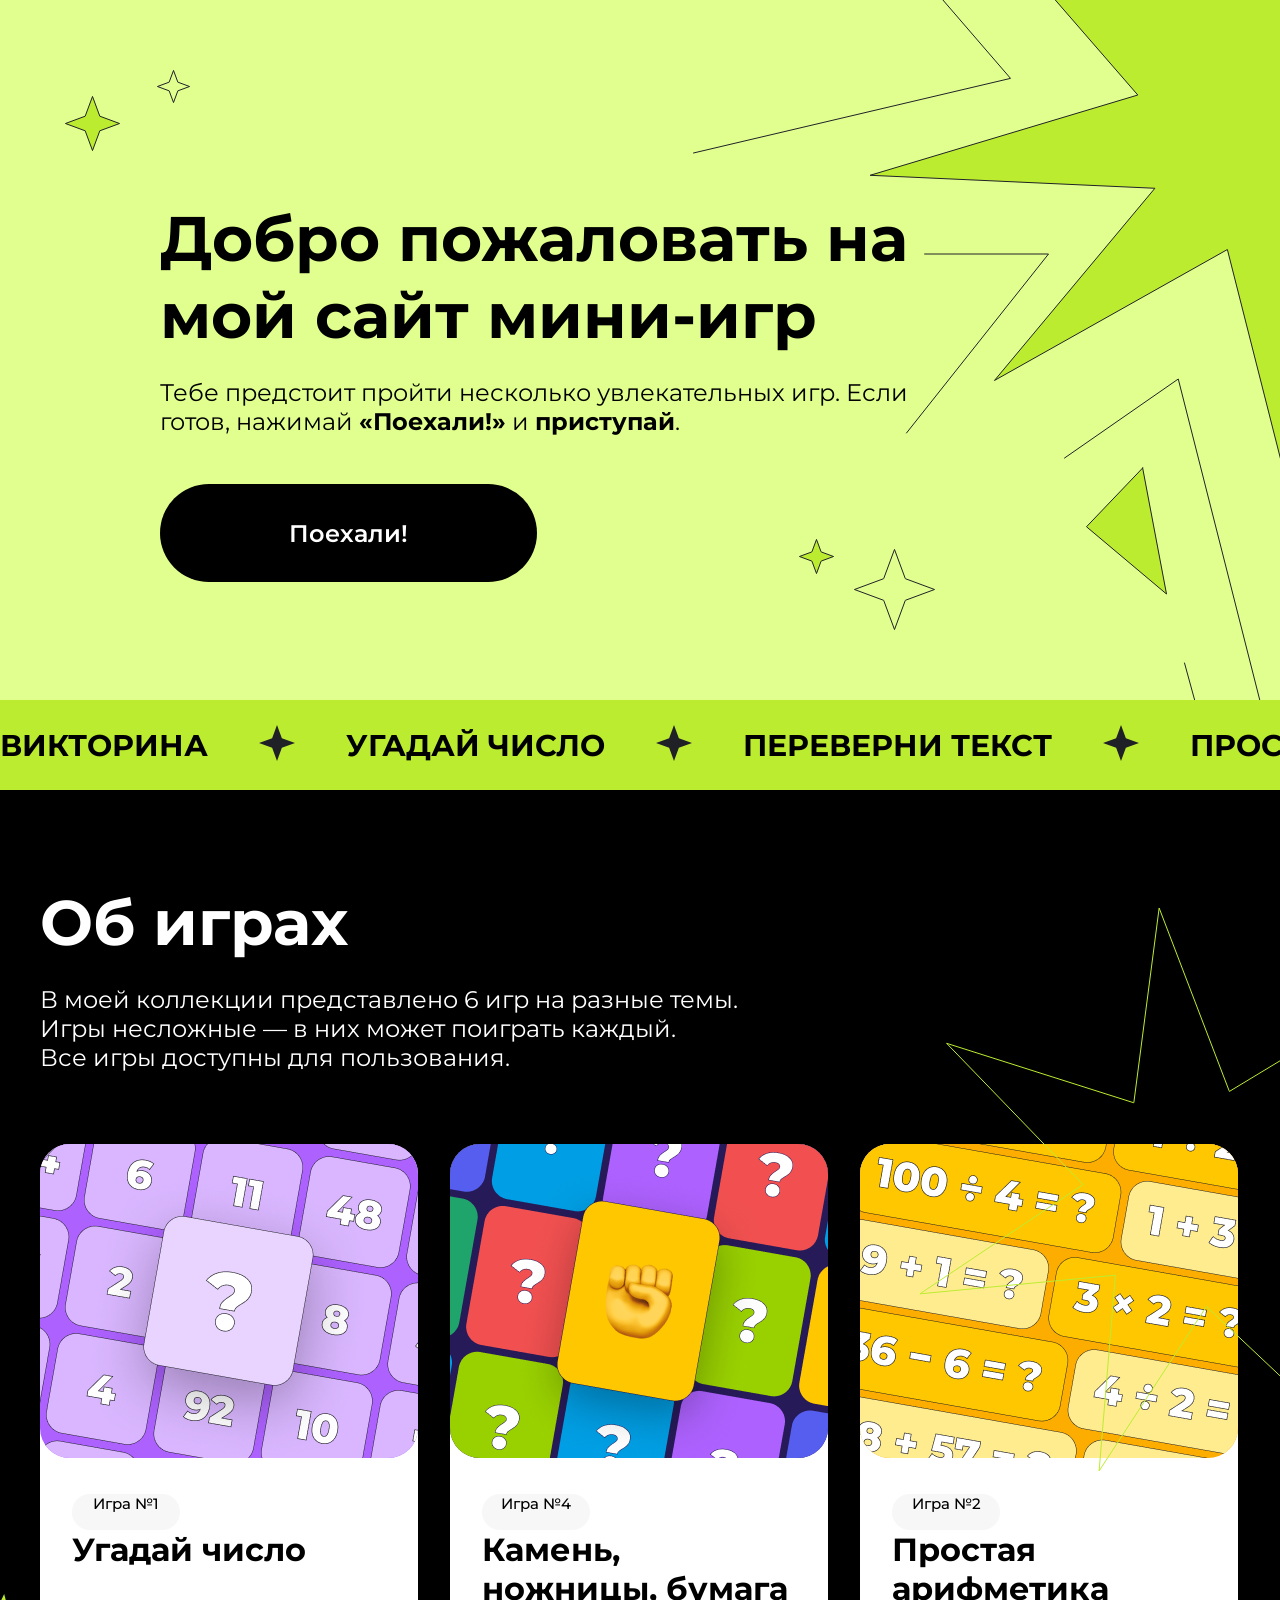
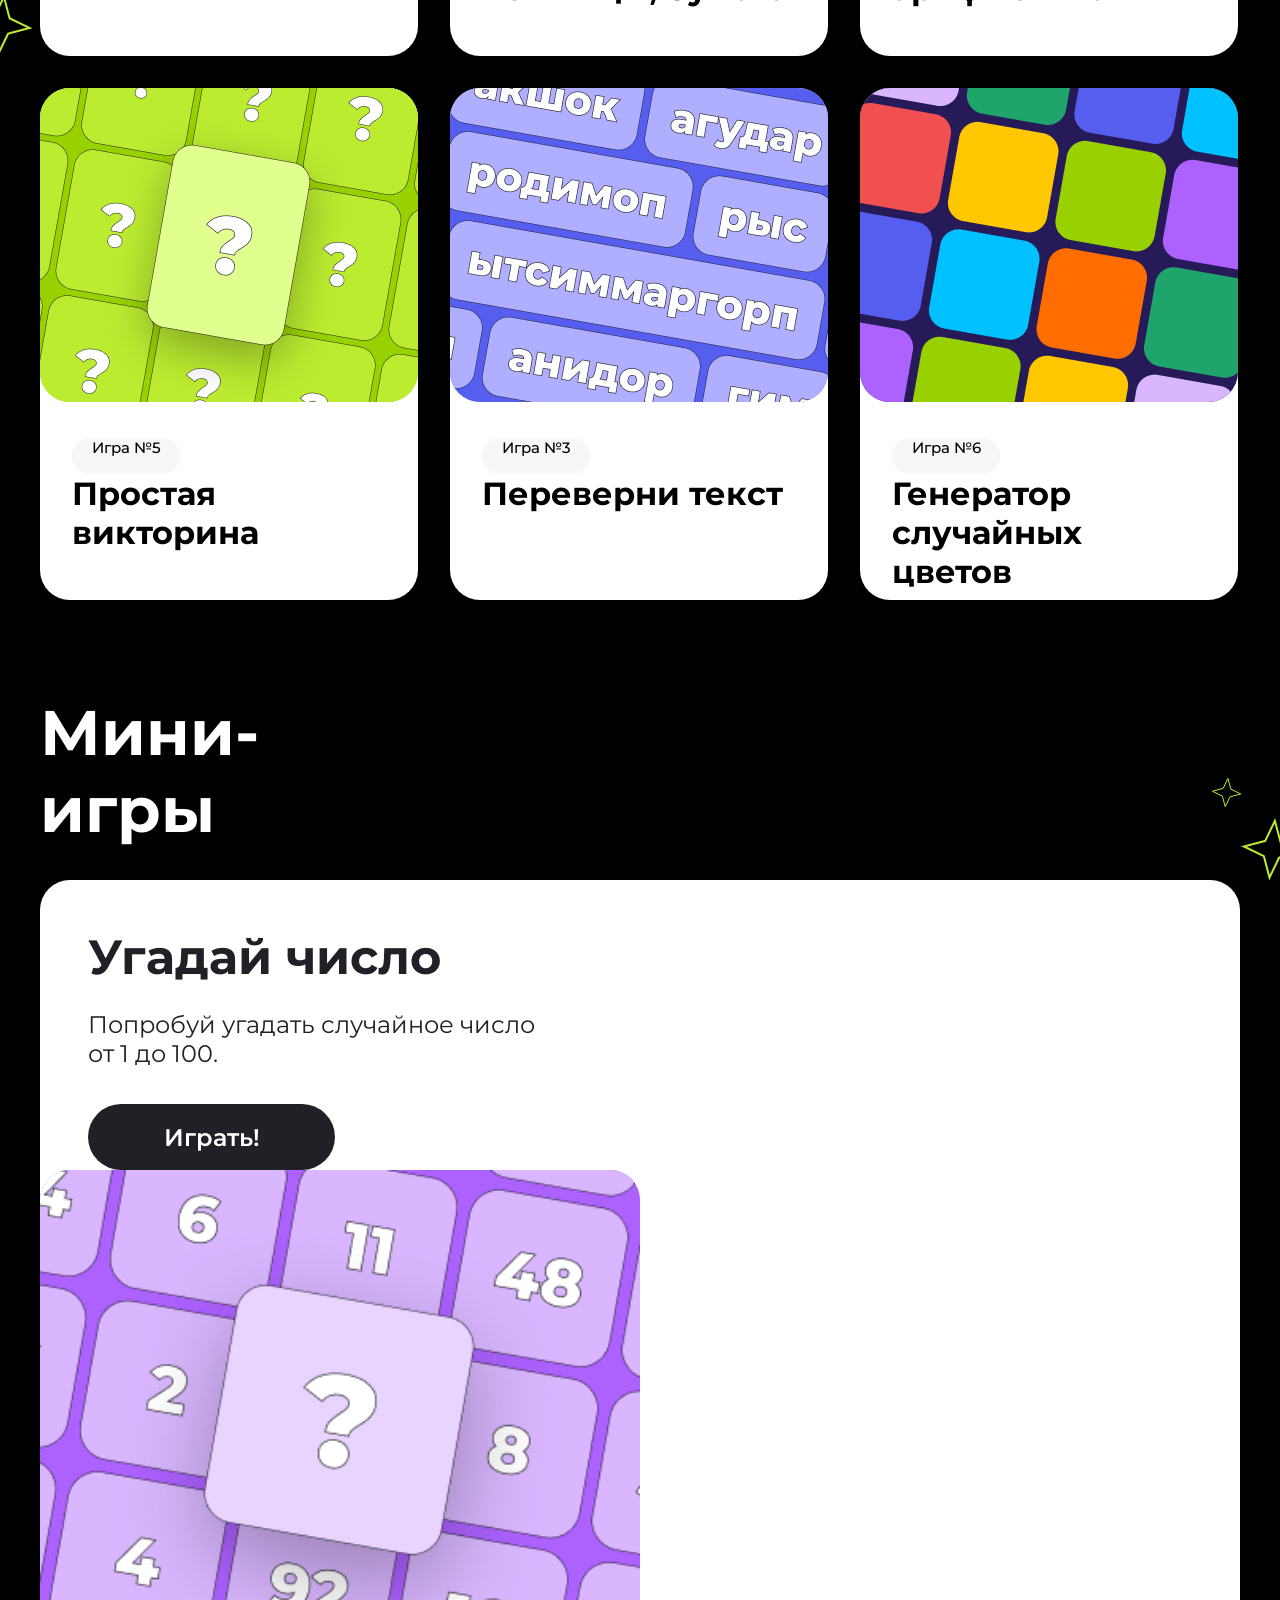
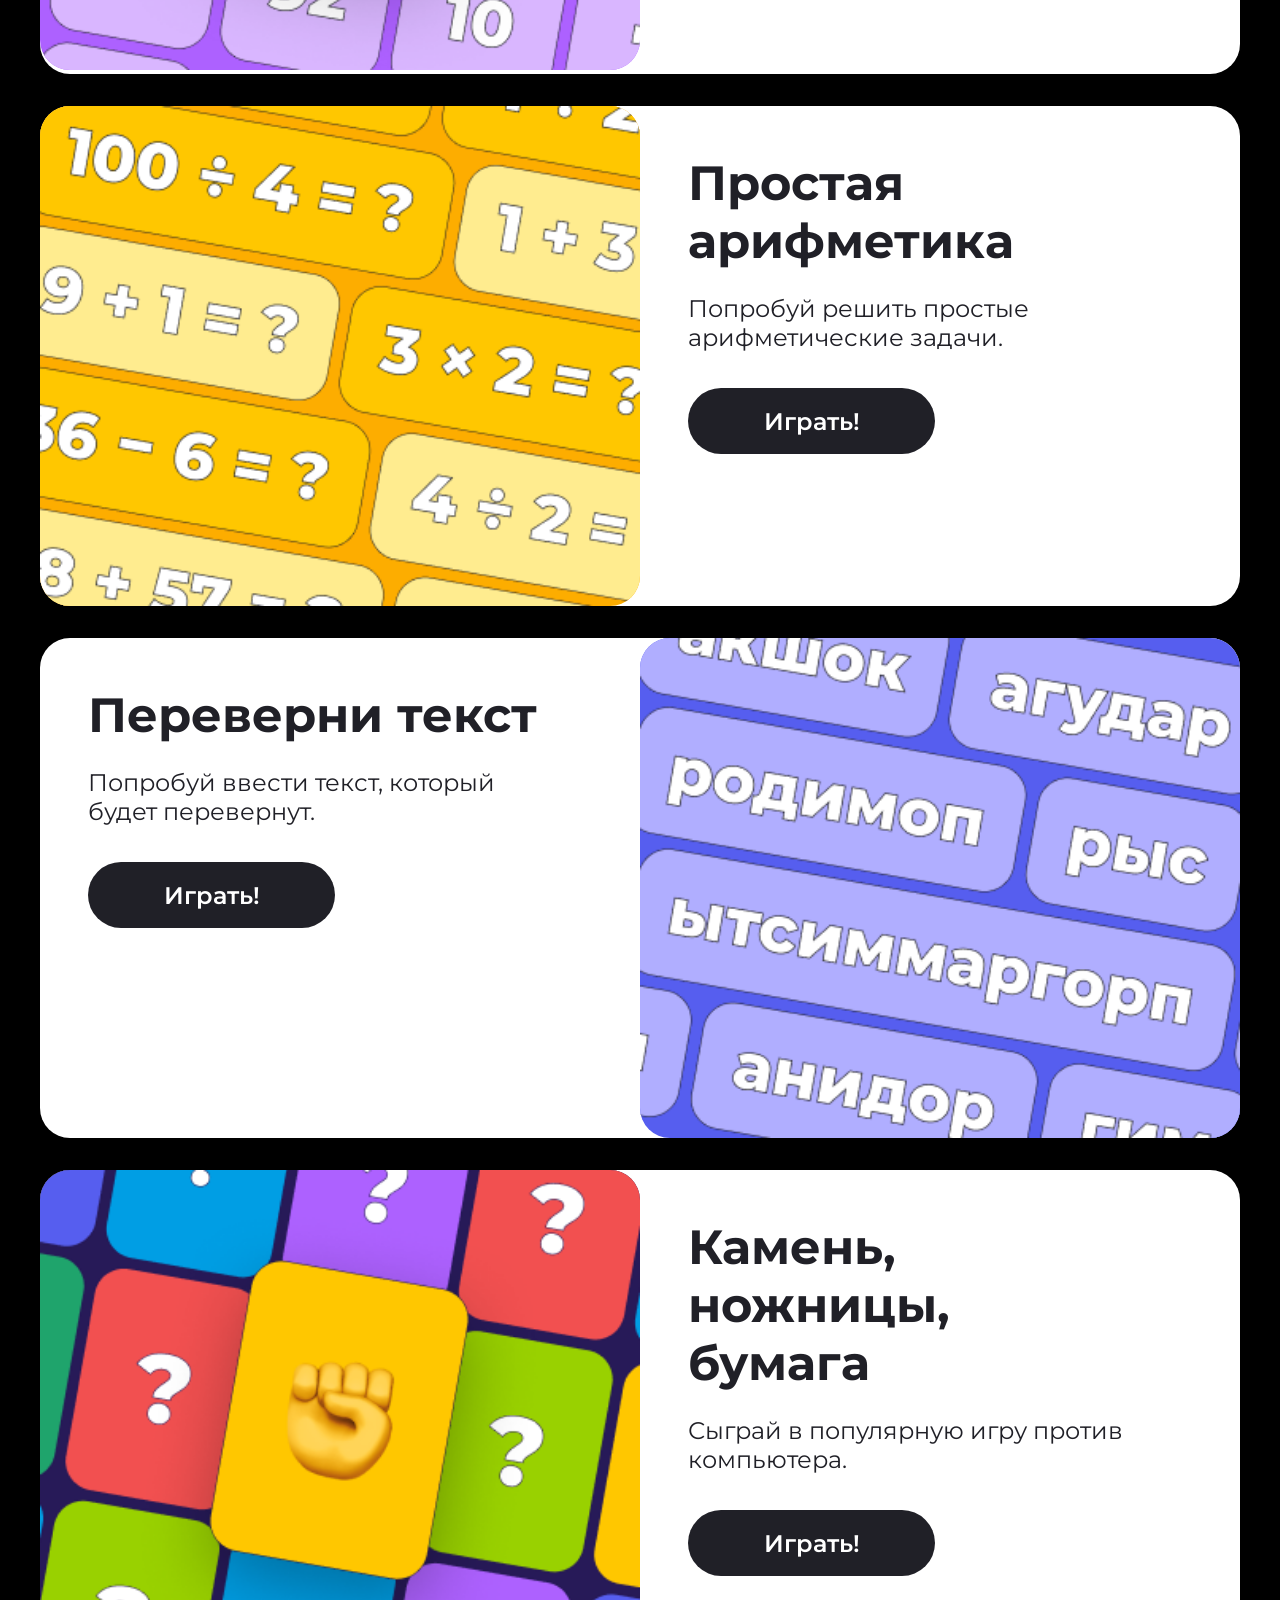
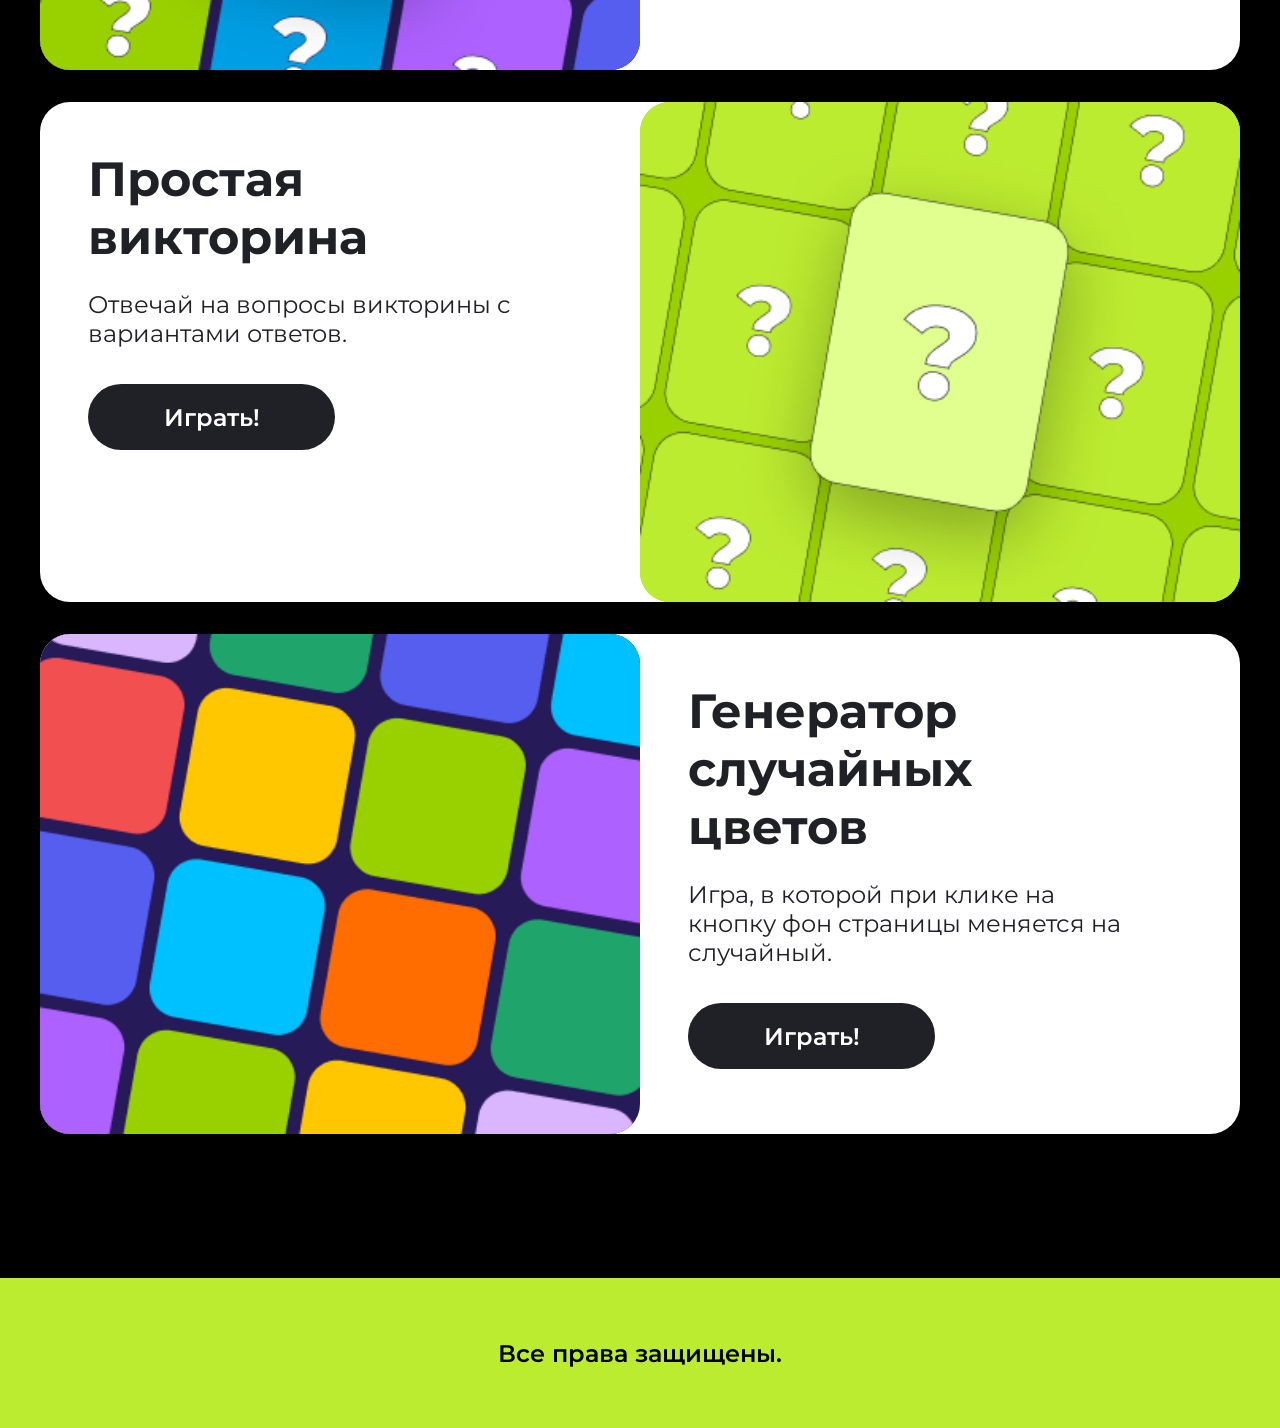
==== commit 5f08d7f0: "конечные изменения для проверки ДЗ" ====
--- a/index-games.html
+++ b/index-games.html
@@ -168,7 +168,7 @@
             </p>
         </div>
         <div class="menu-topgames">            
-            <div class="cart cart-small">
+            <div id="№1" class="cart cart-small">
                 <img class="cart__img img-1" src="../img/for_games1.png" alt="">
 
                 <article class="cart__text">
@@ -272,6 +272,20 @@
             <h1 class="menu__heading1">
                 Мини-игры
             </h1>
+            
+            <svg class="mini-star3" width="32" height="32" viewBox="0 0 32 32" fill="none"
+                xmlns="http://www.w3.org/2000/svg">
+                <path
+                    d="M19.7299 11.9161L19.7892 12.1375L19.9965 12.2377L29.7633 16.9489L19.282 19.7301L19.0596 19.7894L18.9593 19.9966L14.2472 29.7633L11.467 19.2821L11.4077 19.0597L11.2015 18.9596L1.43379 14.2474L11.9159 11.4672L12.1374 11.4079L12.2375 11.2016L16.9487 1.43382L19.7299 11.9161Z"
+                    stroke="#BCEC30" />
+            </svg>
+
+            <svg class="mini-star4" width="64" height="64" viewBox="0 0 32 32" fill="none"
+                xmlns="http://www.w3.org/2000/svg">
+                <path
+                    d="M19.7299 11.9161L19.7892 12.1375L19.9965 12.2377L29.7633 16.9489L19.282 19.7301L19.0596 19.7894L18.9593 19.9966L14.2472 29.7633L11.467 19.2821L11.4077 19.0597L11.2015 18.9596L1.43379 14.2474L11.9159 11.4672L12.1374 11.4079L12.2375 11.2016L16.9487 1.43382L19.7299 11.9161Z"
+                    stroke="#BCEC30" />
+            </svg>
 
             <div class="menu-minigames__block">
                 <div class="cart cart-minigames">
@@ -405,20 +419,6 @@
                         Играть!
                     </button>
                 </div>
-
-                <svg class="mini-star3" width="32" height="32" viewBox="0 0 32 32" fill="none"
-                    xmlns="http://www.w3.org/2000/svg">
-                    <path
-                        d="M19.7299 11.9161L19.7892 12.1375L19.9965 12.2377L29.7633 16.9489L19.282 19.7301L19.0596 19.7894L18.9593 19.9966L14.2472 29.7633L11.467 19.2821L11.4077 19.0597L11.2015 18.9596L1.43379 14.2474L11.9159 11.4672L12.1374 11.4079L12.2375 11.2016L16.9487 1.43382L19.7299 11.9161Z"
-                        stroke="#BCEC30" />
-                </svg>
-
-                <svg class="mini-star4" width="64" height="64" viewBox="0 0 32 32" fill="none"
-                    xmlns="http://www.w3.org/2000/svg">
-                    <path
-                        d="M19.7299 11.9161L19.7892 12.1375L19.9965 12.2377L29.7633 16.9489L19.282 19.7301L19.0596 19.7894L18.9593 19.9966L14.2472 29.7633L11.467 19.2821L11.4077 19.0597L11.2015 18.9596L1.43379 14.2474L11.9159 11.4672L12.1374 11.4079L12.2375 11.2016L16.9487 1.43382L19.7299 11.9161Z"
-                        stroke="#BCEC30" />
-                </svg>
 
                 <div class="cart cart-mini">
                     <img class="cart-mini__img img-3" src="../img/for_games3.png" alt="">
--- a/styles/stile.css
+++ b/styles/stile.css
@@ -120,13 +120,23 @@
   margin-top: 72px;
   max-width: 1201px;
 }
+.menu-topgames__a {
+  text-decoration: none;
+  color: black;
+}
 .menu-topgames__block {
   display: flex;
   flex-direction: column;
   gap: 32px;
   z-index: 1;
 }
+.menu-minigames {
+  position: relative;
+}
 .menu-minigames__block {
+  display: flex;
+  flex-direction: column;
+  gap: 32px;
   margin-top: 32px;
 }
 
@@ -135,11 +145,11 @@
   border-radius: 30px;
 }
 .cart:hover {
+  height: 551px;
+  transition: height 0.3s;
+}
+.cart-small {
   height: 512px;
-  transition: height 0.3s;
-}
-.cart-small {
-  height: 473px;
 }
 .cart-big {
   height: 512px;
@@ -291,16 +301,16 @@
   z-index: 0;
 }
 
-.mini-sta3 {
-  position: absolute;
-  right: -2px;
-  top: -104px;
-}
-
-.mini-sta4 {
-  position: absolute;
-  right: -70px;
-  top: -64px;
+.mini-star3 {
+  position: absolute;
+  right: -3px;
+  top: 83px;
+}
+
+.mini-star4 {
+  position: absolute;
+  right: -65px;
+  top: 124px;
 }
 
 .footer-line {
